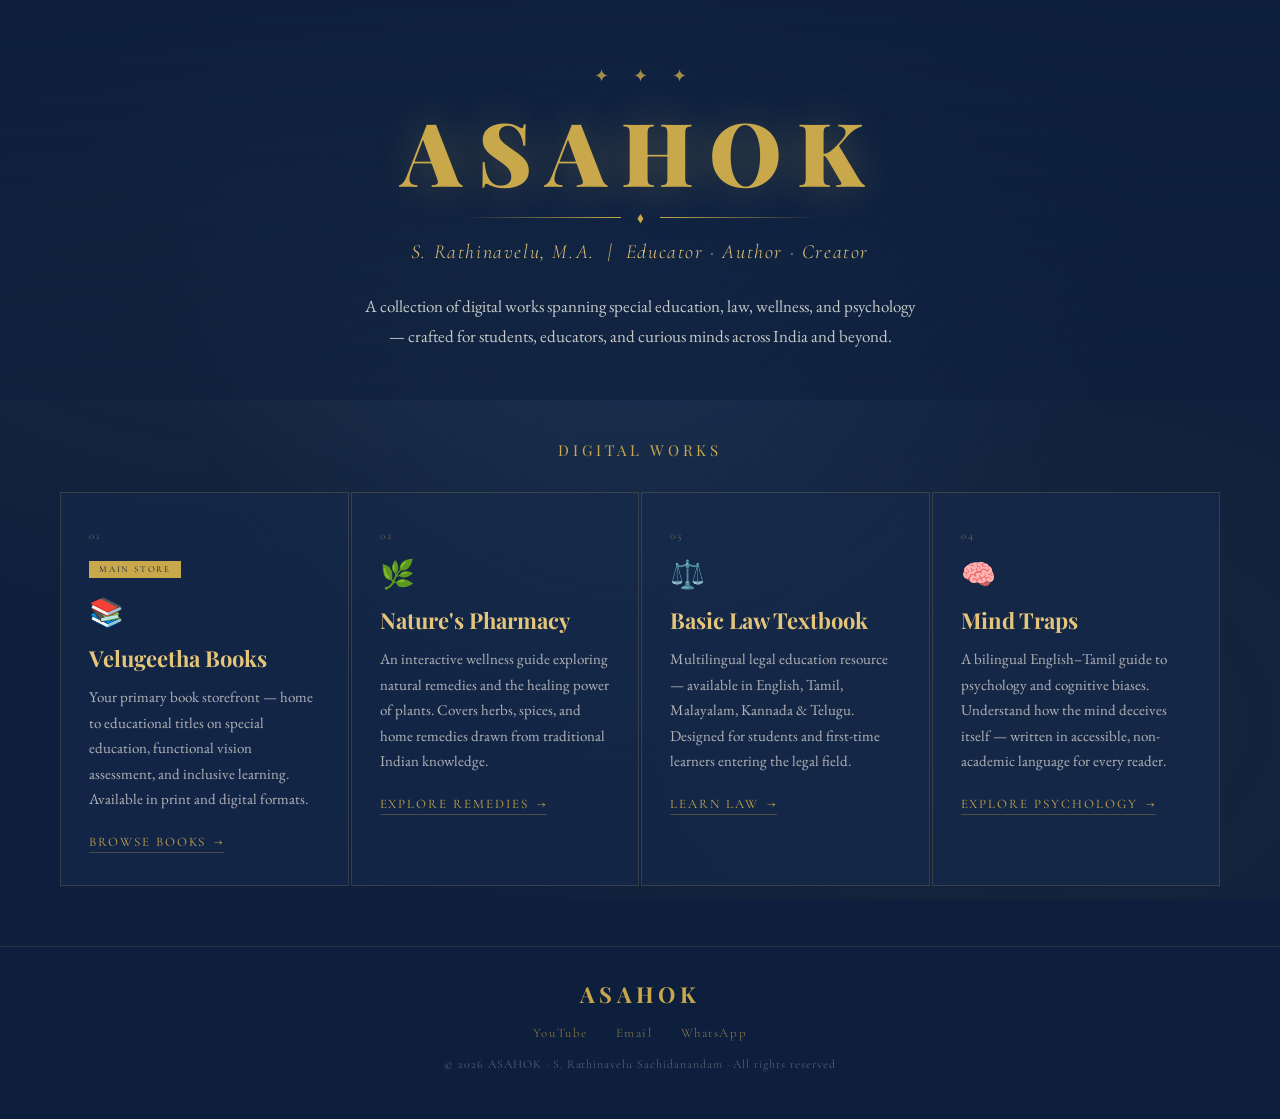
==== index.html.html @ cdf855c3 "Add files via upload" ====
<!DOCTYPE html>
<html lang="en">
<head>
<meta charset="UTF-8">
<meta name="viewport" content="width=device-width, initial-scale=1.0">
<title>ASAHOK | Digital Works</title>
<link href="https://fonts.googleapis.com/css2?family=Playfair+Display:ital,wght@0,400;0,700;0,900;1,400&family=Cormorant+Garamond:wght@300;400;500;600&family=EB+Garamond:ital,wght@0,400;0,500;1,400&display=swap" rel="stylesheet">
<style>
  :root {
    --navy: #0d1f3c;
    --navy-mid: #162a4e;
    --navy-light: #1e3a63;
    --gold: #c9a84c;
    --gold-light: #e4c57a;
    --gold-pale: #f5e4b0;
    --cream: #fdf8ee;
    --white: #ffffff;
  }

  *, *::before, *::after { box-sizing: border-box; margin: 0; padding: 0; }

  body {
    background: var(--navy);
    color: var(--cream);
    font-family: 'EB Garamond', Georgia, serif;
    min-height: 100vh;
    overflow-x: hidden;
  }

  /* ── STAR BACKGROUND ── */
  body::before {
    content: '';
    position: fixed;
    inset: 0;
    background:
      radial-gradient(ellipse at 20% 20%, rgba(201,168,76,0.07) 0%, transparent 50%),
      radial-gradient(ellipse at 80% 80%, rgba(201,168,76,0.05) 0%, transparent 50%),
      radial-gradient(ellipse at 50% 0%, rgba(30,58,99,0.8) 0%, transparent 60%);
    pointer-events: none;
    z-index: 0;
  }

  /* ── HEADER ── */
  header {
    position: relative;
    z-index: 1;
    text-align: center;
    padding: 64px 24px 48px;
    background: linear-gradient(180deg, rgba(13,31,60,0.95) 0%, rgba(13,31,60,0.6) 100%);
  }

  .stars-row {
    display: flex;
    justify-content: center;
    gap: 24px;
    margin-bottom: 20px;
  }

  .stars-row span {
    color: var(--gold);
    font-size: 18px;
    opacity: 0.8;
    animation: twinkle 3s ease-in-out infinite;
  }
  .stars-row span:nth-child(2) { animation-delay: 1s; }
  .stars-row span:nth-child(3) { animation-delay: 2s; }

  @keyframes twinkle {
    0%, 100% { opacity: 0.6; transform: scale(1); }
    50% { opacity: 1; transform: scale(1.3); }
  }

  .brand-name {
    font-family: 'Playfair Display', serif;
    font-size: clamp(48px, 10vw, 88px);
    font-weight: 900;
    color: var(--gold);
    letter-spacing: 0.18em;
    text-shadow: 0 0 40px rgba(201,168,76,0.3);
    line-height: 1;
  }

  .brand-divider {
    display: flex;
    align-items: center;
    justify-content: center;
    gap: 16px;
    margin: 16px 0;
  }
  .brand-divider::before,
  .brand-divider::after {
    content: '';
    flex: 1;
    max-width: 160px;
    height: 1px;
    background: linear-gradient(to right, transparent, var(--gold));
  }
  .brand-divider::after {
    background: linear-gradient(to left, transparent, var(--gold));
  }
  .brand-divider-diamond {
    color: var(--gold);
    font-size: 10px;
  }

  .brand-subtitle {
    font-family: 'Cormorant Garamond', serif;
    font-size: clamp(15px, 3vw, 20px);
    font-weight: 300;
    color: var(--gold-light);
    letter-spacing: 0.08em;
    font-style: italic;
  }

  .brand-desc {
    max-width: 560px;
    margin: 28px auto 0;
    font-size: clamp(14px, 2.2vw, 17px);
    line-height: 1.75;
    color: rgba(253,248,238,0.78);
    font-weight: 400;
  }

  /* ── SECTION TITLE ── */
  .section-label {
    position: relative;
    z-index: 1;
    text-align: center;
    padding: 40px 24px 8px;
  }
  .section-label h2 {
    font-family: 'Playfair Display', serif;
    font-size: clamp(13px, 2vw, 15px);
    color: var(--gold);
    letter-spacing: 0.25em;
    text-transform: uppercase;
    font-weight: 400;
  }

  /* ── CARDS GRID ── */
  .cards-grid {
    position: relative;
    z-index: 1;
    display: grid;
    grid-template-columns: repeat(auto-fit, minmax(260px, 1fr));
    gap: 2px;
    max-width: 1200px;
    margin: 0 auto;
    padding: 24px 20px 60px;
  }

  .card {
    background: rgba(22, 42, 78, 0.6);
    border: 1px solid rgba(201,168,76,0.2);
    padding: 36px 28px 32px;
    position: relative;
    transition: all 0.35s ease;
    cursor: pointer;
    overflow: hidden;
  }

  .card::before {
    content: '';
    position: absolute;
    inset: 0;
    background: linear-gradient(135deg, rgba(201,168,76,0.05) 0%, transparent 60%);
    opacity: 0;
    transition: opacity 0.35s ease;
  }

  .card:hover {
    background: rgba(22, 42, 78, 0.9);
    border-color: rgba(201,168,76,0.5);
    transform: translateY(-4px);
  }

  .card:hover::before { opacity: 1; }

  .card-number {
    font-family: 'Cormorant Garamond', serif;
    font-size: 11px;
    color: rgba(201,168,76,0.5);
    letter-spacing: 0.2em;
    margin-bottom: 14px;
    display: block;
  }

  .card-badge {
    display: inline-block;
    font-size: 9px;
    font-family: 'Cormorant Garamond', serif;
    letter-spacing: 0.2em;
    text-transform: uppercase;
    color: var(--navy);
    background: var(--gold);
    padding: 3px 10px;
    margin-bottom: 16px;
  }

  .card-icon {
    font-size: 28px;
    margin-bottom: 14px;
    display: block;
  }

  .card h3 {
    font-family: 'Playfair Display', serif;
    font-size: clamp(18px, 2.5vw, 22px);
    font-weight: 700;
    color: var(--gold-light);
    margin-bottom: 12px;
    line-height: 1.3;
  }

  .card p {
    font-size: clamp(13px, 1.8vw, 15px);
    line-height: 1.7;
    color: rgba(253,248,238,0.68);
  }

  .card-cta {
    display: inline-flex;
    align-items: center;
    gap: 8px;
    margin-top: 22px;
    font-family: 'Cormorant Garamond', serif;
    font-size: 13px;
    letter-spacing: 0.15em;
    text-transform: uppercase;
    color: var(--gold);
    text-decoration: none;
    border-bottom: 1px solid rgba(201,168,76,0.3);
    padding-bottom: 2px;
    transition: border-color 0.2s, color 0.2s;
  }

  .card-cta:hover {
    color: var(--gold-light);
    border-color: var(--gold-light);
  }

  .card-cta::after { content: '→'; }

  /* ── FOOTER ── */
  footer {
    position: relative;
    z-index: 1;
    text-align: center;
    padding: 32px 24px 48px;
    border-top: 1px solid rgba(201,168,76,0.15);
  }

  .footer-logo {
    font-family: 'Playfair Display', serif;
    font-size: 22px;
    color: var(--gold);
    letter-spacing: 0.2em;
    font-weight: 700;
    margin-bottom: 10px;
  }

  .footer-links {
    display: flex;
    justify-content: center;
    gap: 28px;
    flex-wrap: wrap;
    margin: 16px 0;
  }

  .footer-links a {
    font-family: 'Cormorant Garamond', serif;
    font-size: 13px;
    letter-spacing: 0.12em;
    color: rgba(201,168,76,0.6);
    text-decoration: none;
    transition: color 0.2s;
  }
  .footer-links a:hover { color: var(--gold); }

  .footer-copy {
    font-size: 12px;
    color: rgba(253,248,238,0.3);
    margin-top: 12px;
    font-family: 'Cormorant Garamond', serif;
    letter-spacing: 0.08em;
  }

  /* ── SCROLL FADE IN ── */
  .card {
    opacity: 0;
    transform: translateY(24px);
    animation: fadeUp 0.6s ease forwards;
  }
  .card:nth-child(1) { animation-delay: 0.1s; }
  .card:nth-child(2) { animation-delay: 0.25s; }
  .card:nth-child(3) { animation-delay: 0.4s; }
  .card:nth-child(4) { animation-delay: 0.55s; }

  @keyframes fadeUp {
    to { opacity: 1; transform: translateY(0); }
  }
</style>
</head>
<body>

<header>
  <div class="stars-row">
    <span>✦</span><span>✦</span><span>✦</span>
  </div>

  <div class="brand-name">ASAHOK</div>

  <div class="brand-divider">
    <span class="brand-divider-diamond">◆</span>
  </div>

  <div class="brand-subtitle">
    S. Rathinavelu, M.A. &nbsp;|&nbsp; Educator · Author · Creator
  </div>

  <p class="brand-desc">
    A collection of digital works spanning special education, law, wellness,
    and psychology — crafted for students, educators, and curious minds
    across India and beyond.
  </p>
</header>

<div class="section-label">
  <h2>Digital Works</h2>
</div>

<div class="cards-grid">

  <!-- 01 Velugeetha Books -->
  <div class="card">
    <span class="card-number">01</span>
    <div class="card-badge">Main Store</div>
    <span class="card-icon">📚</span>
    <h3>Velugeetha Books</h3>
    <p>Your primary book storefront — home to educational titles on special education, functional vision assessment, and inclusive learning. Available in print and digital formats.</p>
    <a href="#" class="card-cta">Browse Books</a>
  </div>

  <!-- 02 Nature's Pharmacy -->
  <div class="card">
    <span class="card-number">02</span>
    <span class="card-icon">🌿</span>
    <h3>Nature's Pharmacy</h3>
    <p>An interactive wellness guide exploring natural remedies and the healing power of plants. Covers herbs, spices, and home remedies drawn from traditional Indian knowledge.</p>
    <a href="#" class="card-cta">Explore Remedies</a>
  </div>

  <!-- 03 Basic Law Textbook -->
  <div class="card">
    <span class="card-number">03</span>
    <span class="card-icon">⚖️</span>
    <h3>Basic Law Textbook</h3>
    <p>Multilingual legal education resource — available in English, Tamil, Malayalam, Kannada & Telugu. Designed for students and first-time learners entering the legal field.</p>
    <a href="#" class="card-cta">Learn Law</a>
  </div>

  <!-- 04 Mind Traps -->
  <div class="card">
    <span class="card-number">04</span>
    <span class="card-icon">🧠</span>
    <h3>Mind Traps</h3>
    <p>A bilingual English–Tamil guide to psychology and cognitive biases. Understand how the mind deceives itself — written in accessible, non-academic language for every reader.</p>
    <a href="#" class="card-cta">Explore Psychology</a>
  </div>

</div>

<footer>
  <div class="footer-logo">ASAHOK</div>
  <div class="footer-links">
    <a href="https://www.youtube.com/@velugeethaofficial" target="_blank">YouTube</a>
    <a href="mailto:srvelu61@gmail.com">Email</a>
    <a href="https://wa.me/919444318208">WhatsApp</a>
  </div>
  <p class="footer-copy">© 2026 ASAHOK · S. Rathinavelu Sachidanandam · All rights reserved</p>
</footer>

</body>
</html>
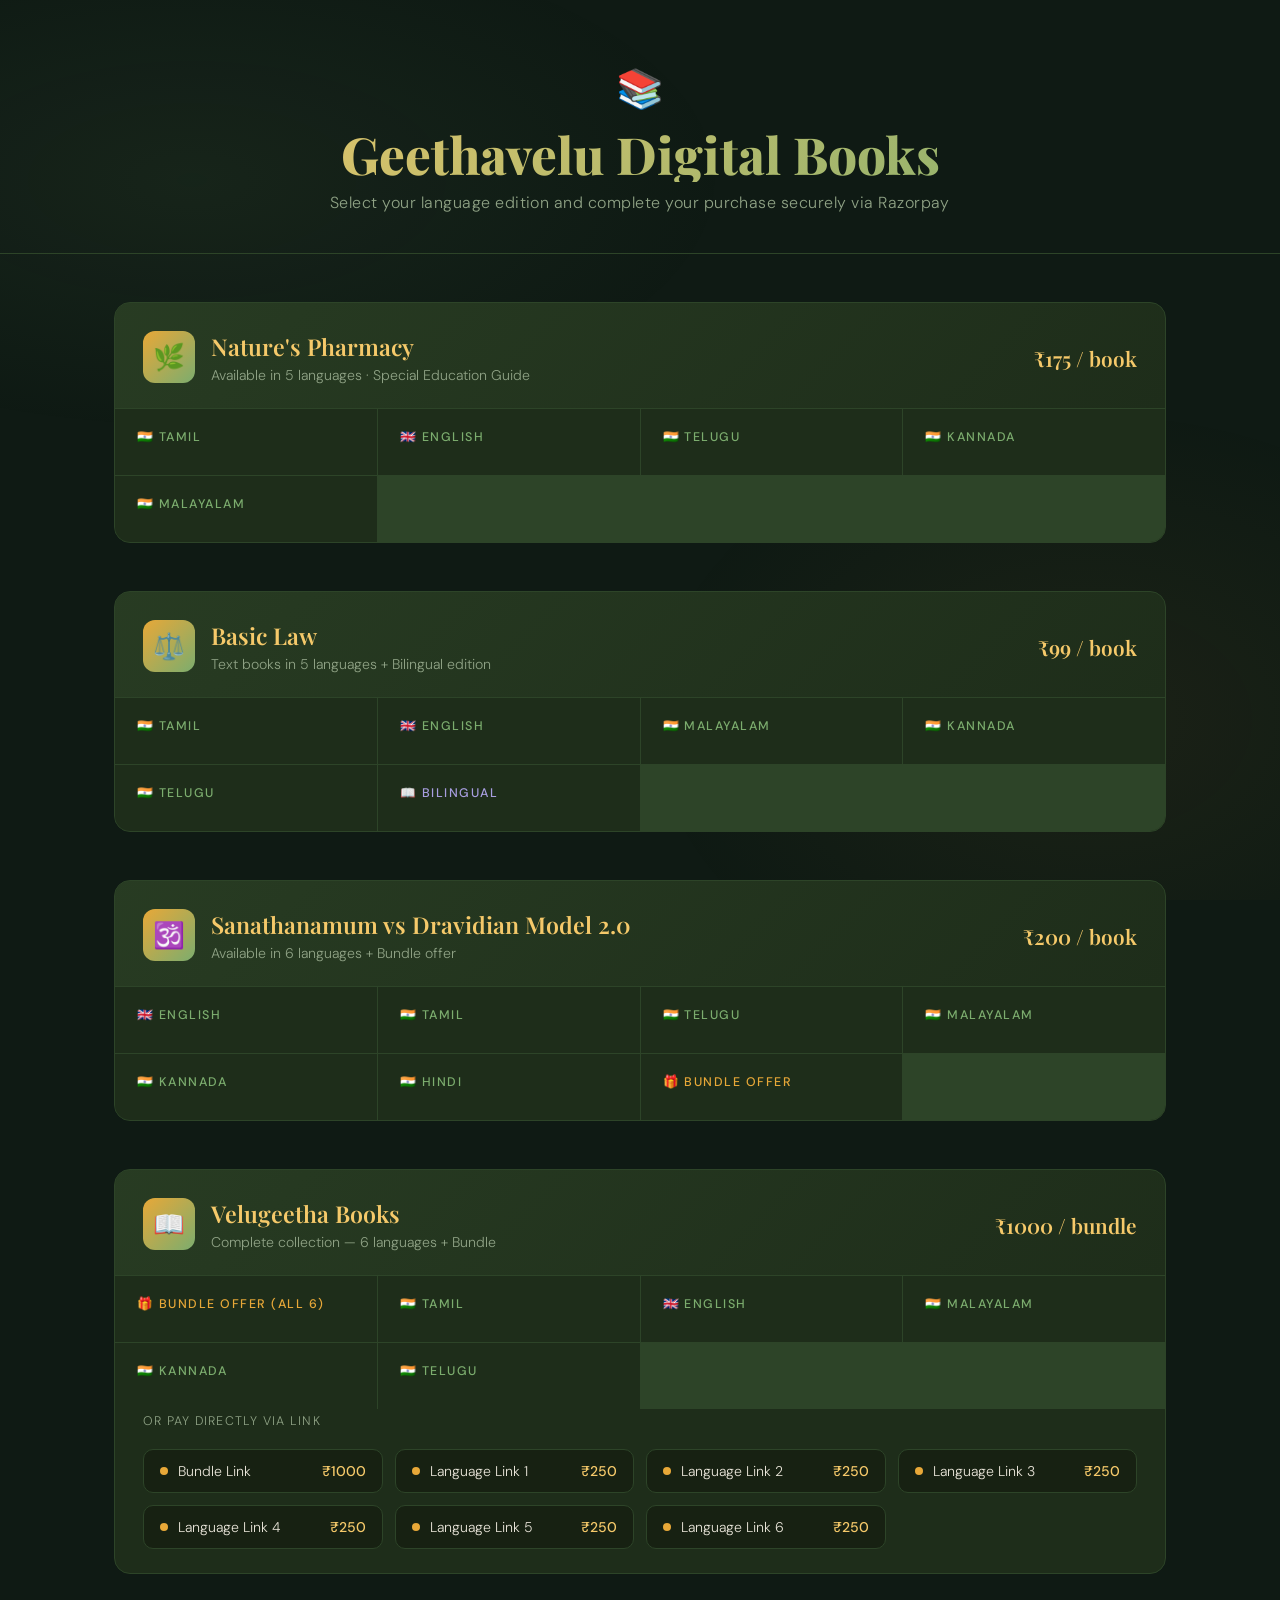
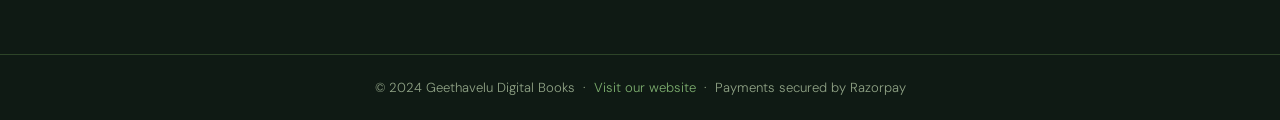
==== commit 31e4ba20: "Add files via upload" ====
--- a/index.html.html
+++ b/index.html.html
@@ -1,386 +1,442 @@
-<!DOCTYPE html>
-<html lang="en">
-<head>
-<meta charset="UTF-8">
-<meta name="viewport" content="width=device-width, initial-scale=1.0">
-<title>ASAHOK | Digital Works</title>
-<link href="https://fonts.googleapis.com/css2?family=Playfair+Display:ital,wght@0,400;0,700;0,900;1,400&family=Cormorant+Garamond:wght@300;400;500;600&family=EB+Garamond:ital,wght@0,400;0,500;1,400&display=swap" rel="stylesheet">
-<style>
-  :root {
-    --navy: #0d1f3c;
-    --navy-mid: #162a4e;
-    --navy-light: #1e3a63;
-    --gold: #c9a84c;
-    --gold-light: #e4c57a;
-    --gold-pale: #f5e4b0;
-    --cream: #fdf8ee;
-    --white: #ffffff;
-  }
-
-  *, *::before, *::after { box-sizing: border-box; margin: 0; padding: 0; }
-
-  body {
-    background: var(--navy);
-    color: var(--cream);
-    font-family: 'EB Garamond', Georgia, serif;
-    min-height: 100vh;
-    overflow-x: hidden;
-  }
-
-  /* ── STAR BACKGROUND ── */
-  body::before {
-    content: '';
-    position: fixed;
-    inset: 0;
-    background:
-      radial-gradient(ellipse at 20% 20%, rgba(201,168,76,0.07) 0%, transparent 50%),
-      radial-gradient(ellipse at 80% 80%, rgba(201,168,76,0.05) 0%, transparent 50%),
-      radial-gradient(ellipse at 50% 0%, rgba(30,58,99,0.8) 0%, transparent 60%);
-    pointer-events: none;
-    z-index: 0;
-  }
-
-  /* ── HEADER ── */
-  header {
-    position: relative;
-    z-index: 1;
-    text-align: center;
-    padding: 64px 24px 48px;
-    background: linear-gradient(180deg, rgba(13,31,60,0.95) 0%, rgba(13,31,60,0.6) 100%);
-  }
-
-  .stars-row {
-    display: flex;
-    justify-content: center;
-    gap: 24px;
-    margin-bottom: 20px;
-  }
-
-  .stars-row span {
-    color: var(--gold);
-    font-size: 18px;
-    opacity: 0.8;
-    animation: twinkle 3s ease-in-out infinite;
-  }
-  .stars-row span:nth-child(2) { animation-delay: 1s; }
-  .stars-row span:nth-child(3) { animation-delay: 2s; }
-
-  @keyframes twinkle {
-    0%, 100% { opacity: 0.6; transform: scale(1); }
-    50% { opacity: 1; transform: scale(1.3); }
-  }
-
-  .brand-name {
-    font-family: 'Playfair Display', serif;
-    font-size: clamp(48px, 10vw, 88px);
-    font-weight: 900;
-    color: var(--gold);
-    letter-spacing: 0.18em;
-    text-shadow: 0 0 40px rgba(201,168,76,0.3);
-    line-height: 1;
-  }
-
-  .brand-divider {
-    display: flex;
-    align-items: center;
-    justify-content: center;
-    gap: 16px;
-    margin: 16px 0;
-  }
-  .brand-divider::before,
-  .brand-divider::after {
-    content: '';
-    flex: 1;
-    max-width: 160px;
-    height: 1px;
-    background: linear-gradient(to right, transparent, var(--gold));
-  }
-  .brand-divider::after {
-    background: linear-gradient(to left, transparent, var(--gold));
-  }
-  .brand-divider-diamond {
-    color: var(--gold);
-    font-size: 10px;
-  }
-
-  .brand-subtitle {
-    font-family: 'Cormorant Garamond', serif;
-    font-size: clamp(15px, 3vw, 20px);
-    font-weight: 300;
-    color: var(--gold-light);
-    letter-spacing: 0.08em;
-    font-style: italic;
-  }
-
-  .brand-desc {
-    max-width: 560px;
-    margin: 28px auto 0;
-    font-size: clamp(14px, 2.2vw, 17px);
-    line-height: 1.75;
-    color: rgba(253,248,238,0.78);
-    font-weight: 400;
-  }
-
-  /* ── SECTION TITLE ── */
-  .section-label {
-    position: relative;
-    z-index: 1;
-    text-align: center;
-    padding: 40px 24px 8px;
-  }
-  .section-label h2 {
-    font-family: 'Playfair Display', serif;
-    font-size: clamp(13px, 2vw, 15px);
-    color: var(--gold);
-    letter-spacing: 0.25em;
-    text-transform: uppercase;
-    font-weight: 400;
-  }
-
-  /* ── CARDS GRID ── */
-  .cards-grid {
-    position: relative;
-    z-index: 1;
-    display: grid;
-    grid-template-columns: repeat(auto-fit, minmax(260px, 1fr));
-    gap: 2px;
-    max-width: 1200px;
-    margin: 0 auto;
-    padding: 24px 20px 60px;
-  }
-
-  .card {
-    background: rgba(22, 42, 78, 0.6);
-    border: 1px solid rgba(201,168,76,0.2);
-    padding: 36px 28px 32px;
-    position: relative;
-    transition: all 0.35s ease;
-    cursor: pointer;
-    overflow: hidden;
-  }
-
-  .card::before {
-    content: '';
-    position: absolute;
-    inset: 0;
-    background: linear-gradient(135deg, rgba(201,168,76,0.05) 0%, transparent 60%);
-    opacity: 0;
-    transition: opacity 0.35s ease;
-  }
-
-  .card:hover {
-    background: rgba(22, 42, 78, 0.9);
-    border-color: rgba(201,168,76,0.5);
-    transform: translateY(-4px);
-  }
-
-  .card:hover::before { opacity: 1; }
-
-  .card-number {
-    font-family: 'Cormorant Garamond', serif;
-    font-size: 11px;
-    color: rgba(201,168,76,0.5);
-    letter-spacing: 0.2em;
-    margin-bottom: 14px;
-    display: block;
-  }
-
-  .card-badge {
-    display: inline-block;
-    font-size: 9px;
-    font-family: 'Cormorant Garamond', serif;
-    letter-spacing: 0.2em;
-    text-transform: uppercase;
-    color: var(--navy);
-    background: var(--gold);
-    padding: 3px 10px;
-    margin-bottom: 16px;
-  }
-
-  .card-icon {
-    font-size: 28px;
-    margin-bottom: 14px;
-    display: block;
-  }
-
-  .card h3 {
-    font-family: 'Playfair Display', serif;
-    font-size: clamp(18px, 2.5vw, 22px);
-    font-weight: 700;
-    color: var(--gold-light);
-    margin-bottom: 12px;
-    line-height: 1.3;
-  }
-
-  .card p {
-    font-size: clamp(13px, 1.8vw, 15px);
-    line-height: 1.7;
-    color: rgba(253,248,238,0.68);
-  }
-
-  .card-cta {
-    display: inline-flex;
-    align-items: center;
-    gap: 8px;
-    margin-top: 22px;
-    font-family: 'Cormorant Garamond', serif;
-    font-size: 13px;
-    letter-spacing: 0.15em;
-    text-transform: uppercase;
-    color: var(--gold);
-    text-decoration: none;
-    border-bottom: 1px solid rgba(201,168,76,0.3);
-    padding-bottom: 2px;
-    transition: border-color 0.2s, color 0.2s;
-  }
-
-  .card-cta:hover {
-    color: var(--gold-light);
-    border-color: var(--gold-light);
-  }
-
-  .card-cta::after { content: '→'; }
-
-  /* ── FOOTER ── */
-  footer {
-    position: relative;
-    z-index: 1;
-    text-align: center;
-    padding: 32px 24px 48px;
-    border-top: 1px solid rgba(201,168,76,0.15);
-  }
-
-  .footer-logo {
-    font-family: 'Playfair Display', serif;
-    font-size: 22px;
-    color: var(--gold);
-    letter-spacing: 0.2em;
-    font-weight: 700;
-    margin-bottom: 10px;
-  }
-
-  .footer-links {
-    display: flex;
-    justify-content: center;
-    gap: 28px;
-    flex-wrap: wrap;
-    margin: 16px 0;
-  }
-
-  .footer-links a {
-    font-family: 'Cormorant Garamond', serif;
-    font-size: 13px;
-    letter-spacing: 0.12em;
-    color: rgba(201,168,76,0.6);
-    text-decoration: none;
-    transition: color 0.2s;
-  }
-  .footer-links a:hover { color: var(--gold); }
-
-  .footer-copy {
-    font-size: 12px;
-    color: rgba(253,248,238,0.3);
-    margin-top: 12px;
-    font-family: 'Cormorant Garamond', serif;
-    letter-spacing: 0.08em;
-  }
-
-  /* ── SCROLL FADE IN ── */
-  .card {
-    opacity: 0;
-    transform: translateY(24px);
-    animation: fadeUp 0.6s ease forwards;
-  }
-  .card:nth-child(1) { animation-delay: 0.1s; }
-  .card:nth-child(2) { animation-delay: 0.25s; }
-  .card:nth-child(3) { animation-delay: 0.4s; }
-  .card:nth-child(4) { animation-delay: 0.55s; }
-
-  @keyframes fadeUp {
-    to { opacity: 1; transform: translateY(0); }
-  }
-</style>
-</head>
-<body>
-
-<header>
-  <div class="stars-row">
-    <span>✦</span><span>✦</span><span>✦</span>
-  </div>
-
-  <div class="brand-name">ASAHOK</div>
-
-  <div class="brand-divider">
-    <span class="brand-divider-diamond">◆</span>
-  </div>
-
-  <div class="brand-subtitle">
-    S. Rathinavelu, M.A. &nbsp;|&nbsp; Educator · Author · Creator
-  </div>
-
-  <p class="brand-desc">
-    A collection of digital works spanning special education, law, wellness,
-    and psychology — crafted for students, educators, and curious minds
-    across India and beyond.
-  </p>
-</header>
-
-<div class="section-label">
-  <h2>Digital Works</h2>
-</div>
-
-<div class="cards-grid">
-
-  <!-- 01 Velugeetha Books -->
-  <div class="card">
-    <span class="card-number">01</span>
-    <div class="card-badge">Main Store</div>
-    <span class="card-icon">📚</span>
-    <h3>Velugeetha Books</h3>
-    <p>Your primary book storefront — home to educational titles on special education, functional vision assessment, and inclusive learning. Available in print and digital formats.</p>
-    <a href="#" class="card-cta">Browse Books</a>
-  </div>
-
-  <!-- 02 Nature's Pharmacy -->
-  <div class="card">
-    <span class="card-number">02</span>
-    <span class="card-icon">🌿</span>
-    <h3>Nature's Pharmacy</h3>
-    <p>An interactive wellness guide exploring natural remedies and the healing power of plants. Covers herbs, spices, and home remedies drawn from traditional Indian knowledge.</p>
-    <a href="#" class="card-cta">Explore Remedies</a>
-  </div>
-
-  <!-- 03 Basic Law Textbook -->
-  <div class="card">
-    <span class="card-number">03</span>
-    <span class="card-icon">⚖️</span>
-    <h3>Basic Law Textbook</h3>
-    <p>Multilingual legal education resource — available in English, Tamil, Malayalam, Kannada & Telugu. Designed for students and first-time learners entering the legal field.</p>
-    <a href="#" class="card-cta">Learn Law</a>
-  </div>
-
-  <!-- 04 Mind Traps -->
-  <div class="card">
-    <span class="card-number">04</span>
-    <span class="card-icon">🧠</span>
-    <h3>Mind Traps</h3>
-    <p>A bilingual English–Tamil guide to psychology and cognitive biases. Understand how the mind deceives itself — written in accessible, non-academic language for every reader.</p>
-    <a href="#" class="card-cta">Explore Psychology</a>
-  </div>
-
-</div>
-
-<footer>
-  <div class="footer-logo">ASAHOK</div>
-  <div class="footer-links">
-    <a href="https://www.youtube.com/@velugeethaofficial" target="_blank">YouTube</a>
-    <a href="mailto:srvelu61@gmail.com">Email</a>
-    <a href="https://wa.me/919444318208">WhatsApp</a>
-  </div>
-  <p class="footer-copy">© 2026 ASAHOK · S. Rathinavelu Sachidanandam · All rights reserved</p>
-</footer>
-
-</body>
-</html>
-
- 
+<!DOCTYPE html>
+<html lang="en">
+<head>
+  <meta charset="UTF-8" />
+  <meta name="viewport" content="width=device-width, initial-scale=1.0"/>
+  <title>Geethavelu Digital Books — Buy Now</title>
+  <link href="https://fonts.googleapis.com/css2?family=Playfair+Display:ital,wght@0,600;0,800;1,600&family=DM+Sans:wght@300;400;500&display=swap" rel="stylesheet"/>
+  <style>
+    *, *::before, *::after { box-sizing: border-box; margin: 0; padding: 0; }
+
+    :root {
+      --bg:        #0f1a14;
+      --surface:   #172112;
+      --card:      #1e2d1a;
+      --border:    #2d4428;
+      --amber:     #e8a838;
+      --amber-lt:  #f5c96a;
+      --sage:      #7cad6e;
+      --text:      #e8e4d8;
+      --muted:     #8fa285;
+      --price:     #f5c96a;
+    }
+
+    body {
+      background: var(--bg);
+      color: var(--text);
+      font-family: 'DM Sans', sans-serif;
+      font-weight: 300;
+      min-height: 100vh;
+      overflow-x: hidden;
+    }
+
+    /* ── Decorative background ── */
+    body::before {
+      content: '';
+      position: fixed; inset: 0;
+      background:
+        radial-gradient(ellipse 60% 40% at 15% 20%, rgba(124,173,110,.07) 0%, transparent 70%),
+        radial-gradient(ellipse 50% 50% at 85% 80%, rgba(232,168,56,.06) 0%, transparent 70%);
+      pointer-events: none; z-index: 0;
+    }
+
+    /* ── Hero ── */
+    header {
+      position: relative; z-index: 1;
+      text-align: center;
+      padding: 64px 24px 40px;
+      border-bottom: 1px solid var(--border);
+    }
+    header .leaf { font-size: 2.4rem; margin-bottom: 12px; }
+    header h1 {
+      font-family: 'Playfair Display', serif;
+      font-size: clamp(2rem, 5vw, 3.2rem);
+      font-weight: 800;
+      line-height: 1.1;
+      background: linear-gradient(135deg, var(--amber-lt), var(--sage));
+      -webkit-background-clip: text;
+      -webkit-text-fill-color: transparent;
+      background-clip: text;
+      margin-bottom: 10px;
+    }
+    header p {
+      color: var(--muted);
+      font-size: 1rem;
+      letter-spacing: .03em;
+    }
+
+    /* ── Main layout ── */
+    main {
+      position: relative; z-index: 1;
+      max-width: 1100px;
+      margin: 0 auto;
+      padding: 48px 24px 80px;
+      display: flex;
+      flex-direction: column;
+      gap: 48px;
+    }
+
+    /* ── Book section ── */
+    .book-section {
+      background: var(--card);
+      border: 1px solid var(--border);
+      border-radius: 16px;
+      overflow: hidden;
+      animation: fadeUp .55s ease both;
+    }
+    .book-section:nth-child(1) { animation-delay: .05s }
+    .book-section:nth-child(2) { animation-delay: .15s }
+    .book-section:nth-child(3) { animation-delay: .25s }
+    .book-section:nth-child(4) { animation-delay: .35s }
+
+    @keyframes fadeUp {
+      from { opacity: 0; transform: translateY(24px); }
+      to   { opacity: 1; transform: translateY(0); }
+    }
+
+    .book-header {
+      display: flex;
+      align-items: flex-start;
+      gap: 16px;
+      padding: 28px 28px 24px;
+      border-bottom: 1px solid var(--border);
+      background: linear-gradient(135deg, rgba(46,69,40,.6), transparent);
+    }
+    .book-icon {
+      width: 52px; height: 52px;
+      background: linear-gradient(135deg, var(--amber), var(--sage));
+      border-radius: 12px;
+      display: flex; align-items: center; justify-content: center;
+      font-size: 1.6rem;
+      flex-shrink: 0;
+    }
+    .book-meta { flex: 1; }
+    .book-meta h2 {
+      font-family: 'Playfair Display', serif;
+      font-size: 1.45rem;
+      font-weight: 600;
+      color: var(--amber-lt);
+      margin-bottom: 4px;
+    }
+    .book-meta p { color: var(--muted); font-size: .88rem; }
+    .book-price {
+      font-family: 'Playfair Display', serif;
+      font-size: 1.3rem;
+      font-weight: 600;
+      color: var(--price);
+      white-space: nowrap;
+      align-self: center;
+    }
+
+    /* ── Button grid ── */
+    .btn-grid {
+      display: grid;
+      grid-template-columns: repeat(auto-fill, minmax(220px, 1fr));
+      gap: 1px;
+      background: var(--border);
+    }
+    .btn-cell {
+      background: var(--card);
+      padding: 20px 22px;
+      display: flex;
+      flex-direction: column;
+      gap: 10px;
+      transition: background .2s;
+    }
+    .btn-cell:hover { background: var(--surface); }
+    .lang-label {
+      font-size: .78rem;
+      font-weight: 500;
+      letter-spacing: .12em;
+      text-transform: uppercase;
+      color: var(--sage);
+    }
+    .btn-cell.bundle .lang-label { color: var(--amber); }
+    .btn-cell.bilingual .lang-label { color: #a89ee0; }
+
+    /* ── Razorpay button wrapper ── */
+    .rzp-wrap { line-height: 0; }
+    .rzp-wrap form { display: block; }
+
+    /* ── Links section ── */
+    .links-grid {
+      display: grid;
+      grid-template-columns: repeat(auto-fill, minmax(200px, 1fr));
+      gap: 12px;
+      padding: 24px 28px;
+    }
+    .pay-link {
+      display: flex;
+      align-items: center;
+      gap: 10px;
+      background: var(--surface);
+      border: 1px solid var(--border);
+      border-radius: 10px;
+      padding: 12px 16px;
+      text-decoration: none;
+      color: var(--text);
+      font-size: .88rem;
+      transition: border-color .2s, background .2s;
+    }
+    .pay-link:hover { border-color: var(--amber); background: rgba(232,168,56,.08); }
+    .pay-link .dot {
+      width: 8px; height: 8px;
+      border-radius: 50%;
+      background: var(--amber);
+      flex-shrink: 0;
+    }
+    .pay-link .lamt { margin-left: auto; color: var(--price); font-weight: 500; }
+
+    /* ── Footer ── */
+    footer {
+      position: relative; z-index: 1;
+      text-align: center;
+      padding: 24px;
+      border-top: 1px solid var(--border);
+      color: var(--muted);
+      font-size: .82rem;
+    }
+    footer a { color: var(--sage); text-decoration: none; }
+    footer a:hover { color: var(--amber-lt); }
+  </style>
+</head>
+<body>
+
+<header>
+  <div class="leaf">📚</div>
+  <h1>Geethavelu Digital Books</h1>
+  <p>Select your language edition and complete your purchase securely via Razorpay</p>
+</header>
+
+<main>
+
+  <!-- ═══════════════════════════════════════
+       1. NATURE'S PHARMACY
+  ═══════════════════════════════════════ -->
+  <div class="book-section">
+    <div class="book-header">
+      <div class="book-icon">🌿</div>
+      <div class="book-meta">
+        <h2>Nature's Pharmacy</h2>
+        <p>Available in 5 languages · Special Education Guide</p>
+      </div>
+      <div class="book-price">₹175 / book</div>
+    </div>
+    <div class="btn-grid">
+      <div class="btn-cell">
+        <span class="lang-label">🇮🇳 Tamil</span>
+        <div class="rzp-wrap">
+          <form><script src="https://checkout.razorpay.com/v1/payment-button.js" data-payment_button_id="pl_SkKgGD4NcEmADu" async></script></form>
+        </div>
+      </div>
+      <div class="btn-cell">
+        <span class="lang-label">🇬🇧 English</span>
+        <div class="rzp-wrap">
+          <form><script src="https://checkout.razorpay.com/v1/payment-button.js" data-payment_button_id="pl_SkKjzTBXkP6XCh" async></script></form>
+        </div>
+      </div>
+      <div class="btn-cell">
+        <span class="lang-label">🇮🇳 Telugu</span>
+        <div class="rzp-wrap">
+          <form><script src="https://checkout.razorpay.com/v1/payment-button.js" data-payment_button_id="pl_SkKm5j6OjqjnsH" async></script></form>
+        </div>
+      </div>
+      <div class="btn-cell">
+        <span class="lang-label">🇮🇳 Kannada</span>
+        <div class="rzp-wrap">
+          <form><script src="https://checkout.razorpay.com/v1/payment-button.js" data-payment_button_id="pl_SkKpNlYQJ7j0s3" async></script></form>
+        </div>
+      </div>
+      <div class="btn-cell">
+        <span class="lang-label">🇮🇳 Malayalam</span>
+        <div class="rzp-wrap">
+          <form><script src="https://checkout.razorpay.com/v1/payment-button.js" data-payment_button_id="pl_SkKrfrZQROH0rG" async></script></form>
+        </div>
+      </div>
+    </div>
+  </div>
+
+  <!-- ═══════════════════════════════════════
+       2. BASIC LAW
+  ═══════════════════════════════════════ -->
+  <div class="book-section">
+    <div class="book-header">
+      <div class="book-icon">⚖️</div>
+      <div class="book-meta">
+        <h2>Basic Law</h2>
+        <p>Text books in 5 languages + Bilingual edition</p>
+      </div>
+      <div class="book-price">₹99 / book</div>
+    </div>
+    <div class="btn-grid">
+      <div class="btn-cell">
+        <span class="lang-label">🇮🇳 Tamil</span>
+        <div class="rzp-wrap">
+          <form><script src="https://checkout.razorpay.com/v1/payment-button.js" data-payment_button_id="pl_SkKzcIBp1GbTFj" async></script></form>
+        </div>
+      </div>
+      <div class="btn-cell">
+        <span class="lang-label">🇬🇧 English</span>
+        <div class="rzp-wrap">
+          <form><script src="https://checkout.razorpay.com/v1/payment-button.js" data-payment_button_id="pl_SkL2GruyCewRyy" async></script></form>
+        </div>
+      </div>
+      <div class="btn-cell">
+        <span class="lang-label">🇮🇳 Malayalam</span>
+        <div class="rzp-wrap">
+          <form><script src="https://checkout.razorpay.com/v1/payment-button.js" data-payment_button_id="pl_SkL51XSG7CDEbZ" async></script></form>
+        </div>
+      </div>
+      <div class="btn-cell">
+        <span class="lang-label">🇮🇳 Kannada</span>
+        <div class="rzp-wrap">
+          <form><script src="https://checkout.razorpay.com/v1/payment-button.js" data-payment_button_id="pl_SkL7MRa5KZHGAq" async></script></form>
+        </div>
+      </div>
+      <div class="btn-cell">
+        <span class="lang-label">🇮🇳 Telugu</span>
+        <div class="rzp-wrap">
+          <form><script src="https://checkout.razorpay.com/v1/payment-button.js" data-payment_button_id="pl_SkLA2Yl8mSOkI4" async></script></form>
+        </div>
+      </div>
+      <div class="btn-cell bilingual">
+        <span class="lang-label">📖 Bilingual</span>
+        <div class="rzp-wrap">
+          <form><script src="https://checkout.razorpay.com/v1/payment-button.js" data-payment_button_id="pl_SkLFAakZociPHA" async></script></form>
+        </div>
+      </div>
+    </div>
+  </div>
+
+  <!-- ═══════════════════════════════════════
+       3. SANATHANAMUM
+  ═══════════════════════════════════════ -->
+  <div class="book-section">
+    <div class="book-header">
+      <div class="book-icon">🕉️</div>
+      <div class="book-meta">
+        <h2>Sanathanamum vs Dravidian Model 2.0</h2>
+        <p>Available in 6 languages + Bundle offer</p>
+      </div>
+      <div class="book-price">₹200 / book</div>
+    </div>
+    <div class="btn-grid">
+      <div class="btn-cell">
+        <span class="lang-label">🇬🇧 English</span>
+        <div class="rzp-wrap">
+          <form><script src="https://checkout.razorpay.com/v1/payment-button.js" data-payment_button_id="pl_Sjk0lOhR8e4yui" async></script></form>
+        </div>
+      </div>
+      <div class="btn-cell">
+        <span class="lang-label">🇮🇳 Tamil</span>
+        <div class="rzp-wrap">
+          <form><script src="https://checkout.razorpay.com/v1/payment-button.js" data-payment_button_id="pl_Sjk55cXroJ87Jk" async></script></form>
+        </div>
+      </div>
+      <div class="btn-cell">
+        <span class="lang-label">🇮🇳 Telugu</span>
+        <div class="rzp-wrap">
+          <form><script src="https://checkout.razorpay.com/v1/payment-button.js" data-payment_button_id="pl_Sjk7tmNRRtAHwQ" async></script></form>
+        </div>
+      </div>
+      <div class="btn-cell">
+        <span class="lang-label">🇮🇳 Malayalam</span>
+        <div class="rzp-wrap">
+          <form><script src="https://checkout.razorpay.com/v1/payment-button.js" data-payment_button_id="pl_SjkBfulImFTtJu" async></script></form>
+        </div>
+      </div>
+      <div class="btn-cell">
+        <span class="lang-label">🇮🇳 Kannada</span>
+        <div class="rzp-wrap">
+          <form><script src="https://checkout.razorpay.com/v1/payment-button.js" data-payment_button_id="pl_SjkEDM3VJLiZuw" async></script></form>
+        </div>
+      </div>
+      <div class="btn-cell">
+        <span class="lang-label">🇮🇳 Hindi</span>
+        <div class="rzp-wrap">
+          <form><script src="https://checkout.razorpay.com/v1/payment-button.js" data-payment_button_id="pl_SjkHhCYRiQ7ecl" async></script></form>
+        </div>
+      </div>
+      <div class="btn-cell bundle">
+        <span class="lang-label">🎁 Bundle Offer</span>
+        <div class="rzp-wrap">
+          <form><script src="https://checkout.razorpay.com/v1/payment-button.js" data-payment_button_id="pl_SjkKfvJVupx201" async></script></form>
+        </div>
+      </div>
+    </div>
+  </div>
+
+  <!-- ═══════════════════════════════════════
+       4. VELUGEETHA BOOKS (Bundle)
+  ═══════════════════════════════════════ -->
+  <div class="book-section">
+    <div class="book-header">
+      <div class="book-icon">📖</div>
+      <div class="book-meta">
+        <h2>Velugeetha Books</h2>
+        <p>Complete collection — 6 languages + Bundle</p>
+      </div>
+      <div class="book-price">₹1000 / bundle</div>
+    </div>
+    <div class="btn-grid">
+      <div class="btn-cell bundle">
+        <span class="lang-label">🎁 Bundle Offer (All 6)</span>
+        <div class="rzp-wrap">
+          <form><script src="https://checkout.razorpay.com/v1/payment-button.js" data-payment_button_id="pl_Sj2aBCrTKUWuBR" async></script></form>
+        </div>
+      </div>
+      <div class="btn-cell">
+        <span class="lang-label">🇮🇳 Tamil</span>
+        <div class="rzp-wrap">
+          <form><script src="https://checkout.razorpay.com/v1/payment-button.js" data-payment_button_id="pl_Sj2EadvO03p45x" async></script></form>
+        </div>
+      </div>
+      <div class="btn-cell">
+        <span class="lang-label">🇬🇧 English</span>
+        <div class="rzp-wrap">
+          <form><script src="https://checkout.razorpay.com/v1/payment-button.js" data-payment_button_id="pl_Sj1KfPQd9D7mWZ" async></script></form>
+        </div>
+      </div>
+      <div class="btn-cell">
+        <span class="lang-label">🇮🇳 Malayalam</span>
+        <div class="rzp-wrap">
+          <form><script src="https://checkout.razorpay.com/v1/payment-button.js" data-payment_button_id="pl_Sj2WuHmwNRZ0C7" async></script></form>
+        </div>
+      </div>
+      <div class="btn-cell">
+        <span class="lang-label">🇮🇳 Kannada</span>
+        <div class="rzp-wrap">
+          <form><script src="https://checkout.razorpay.com/v1/payment-button.js" data-payment_button_id="pl_Sj2TwXcvGNVYcu" async></script></form>
+        </div>
+      </div>
+      <div class="btn-cell">
+        <span class="lang-label">🇮🇳 Telugu</span>
+        <div class="rzp-wrap">
+          <form><script src="https://checkout.razorpay.com/v1/payment-button.js" data-payment_button_id="pl_Sj2QOexSWtHm5k" async></script></form>
+        </div>
+      </div>
+    </div>
+
+    <!-- Direct payment links -->
+    <div style="padding: 0 28px 8px; margin-top: 4px;">
+      <p style="font-size:.78rem; color:var(--muted); letter-spacing:.1em; text-transform:uppercase; margin-bottom:12px;">Or pay directly via link</p>
+    </div>
+    <div class="links-grid" style="padding-top:0">
+      <a class="pay-link" href="https://rzp.io/rzp/ogRdyIrA" target="_blank"><span class="dot"></span> Bundle Link <span class="lamt">₹1000</span></a>
+      <a class="pay-link" href="https://rzp.io/rzp/42uyqkUq" target="_blank"><span class="dot"></span> Language Link 1 <span class="lamt">₹250</span></a>
+      <a class="pay-link" href="https://rzp.io/rzp/JQ8Cal6"  target="_blank"><span class="dot"></span> Language Link 2 <span class="lamt">₹250</span></a>
+      <a class="pay-link" href="https://rzp.io/rzp/V5V2VZk"  target="_blank"><span class="dot"></span> Language Link 3 <span class="lamt">₹250</span></a>
+      <a class="pay-link" href="https://rzp.io/rzp/fcW9Hv6X" target="_blank"><span class="dot"></span> Language Link 4 <span class="lamt">₹250</span></a>
+      <a class="pay-link" href="https://rzp.io/rzp/WAOZRNp"  target="_blank"><span class="dot"></span> Language Link 5 <span class="lamt">₹250</span></a>
+      <a class="pay-link" href="https://rzp.io/rzp/mZMZeHC"  target="_blank"><span class="dot"></span> Language Link 6 <span class="lamt">₹250</span></a>
+    </div>
+  </div>
+
+</main>
+
+<footer>
+  <p>© 2024 Geethavelu Digital Books &nbsp;·&nbsp; <a href="https://srvelu61-ai.github.io/velugeetha-books/" target="_blank">Visit our website</a> &nbsp;·&nbsp; Payments secured by Razorpay</p>
+</footer>
+
+</body>
+</html>
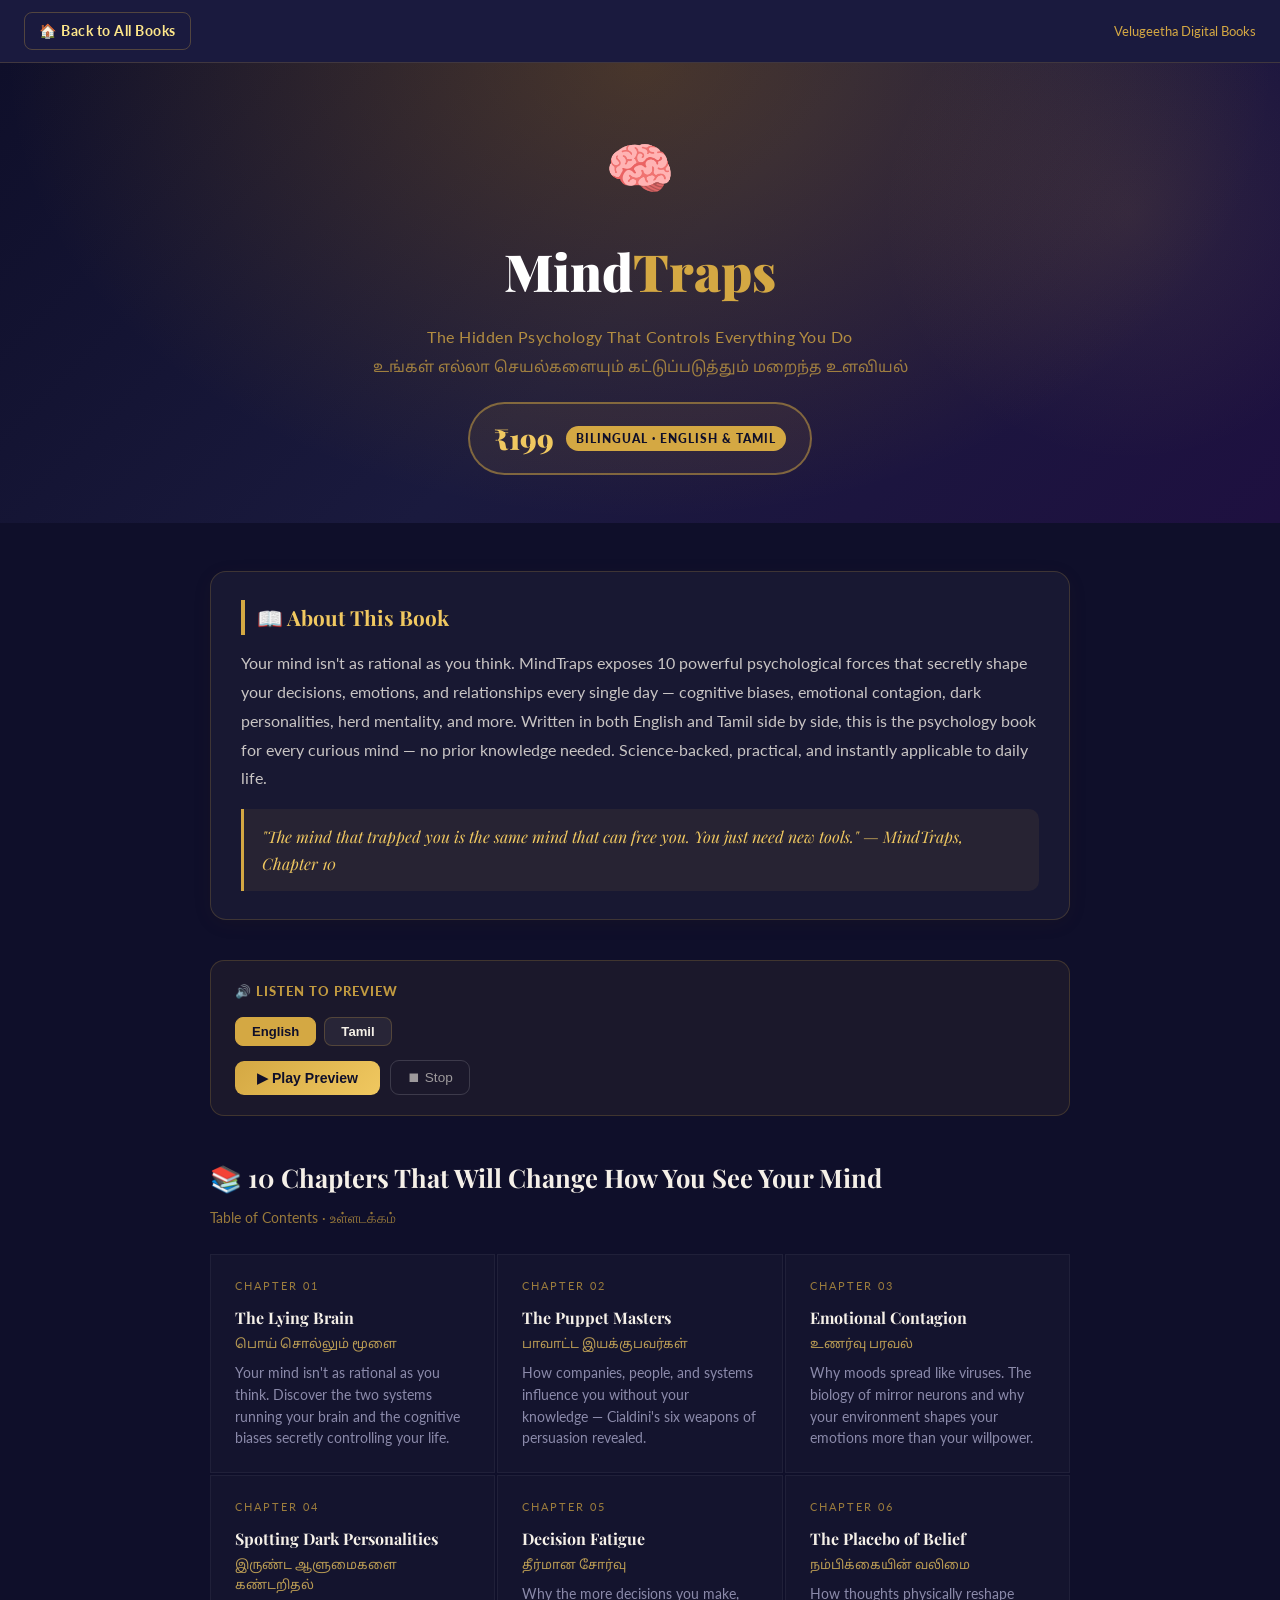
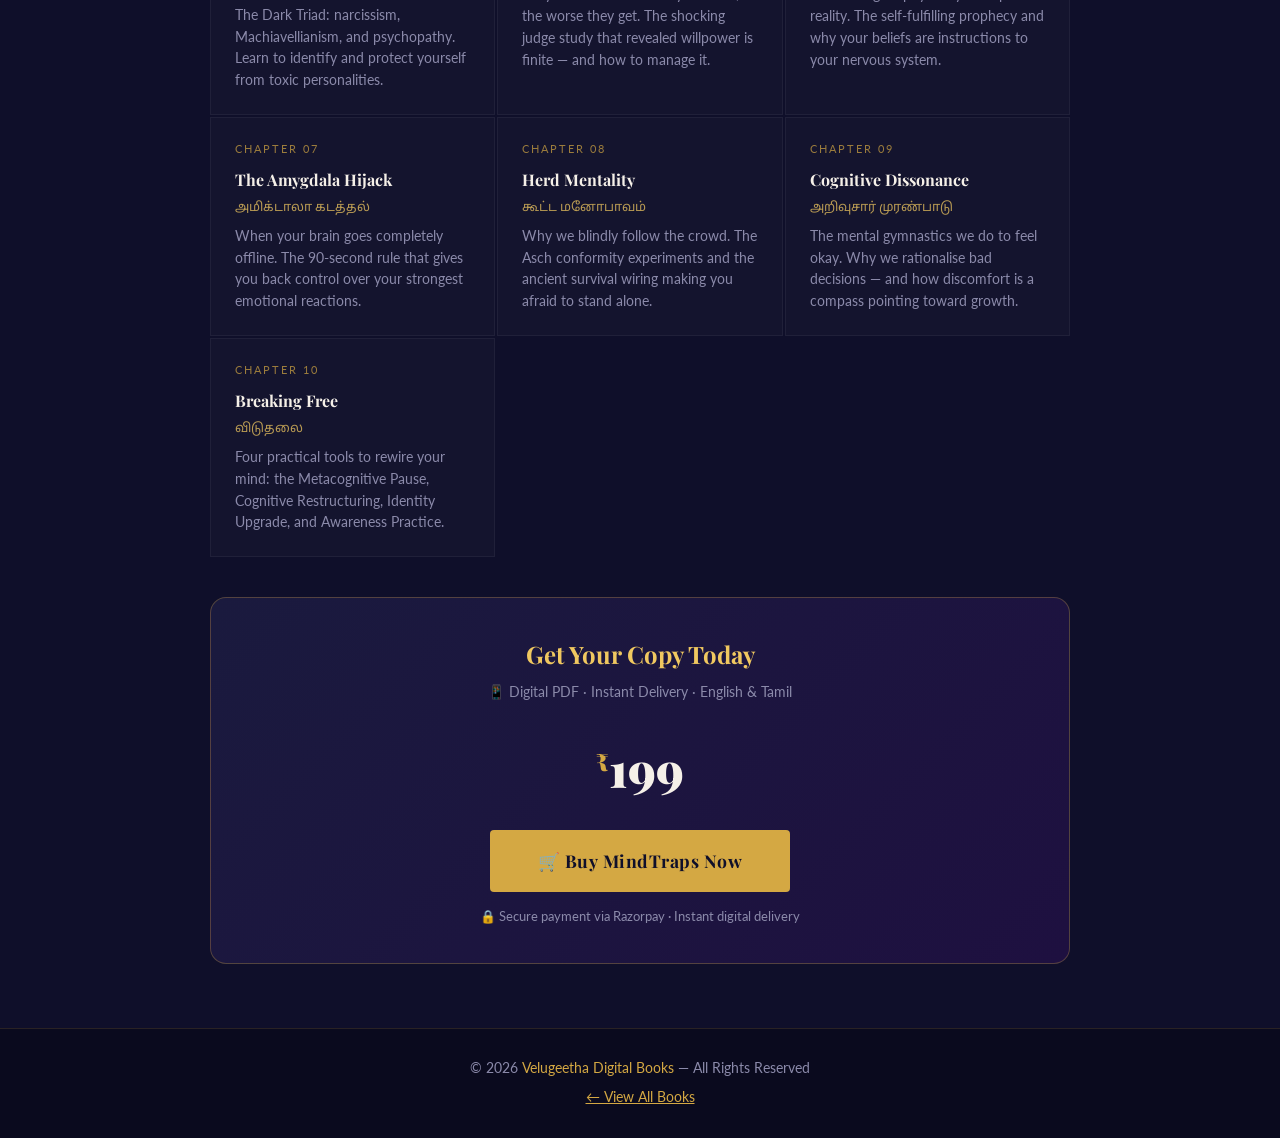
==== commit 4897f7d4: "Add files via upload" ====
--- a/index.html.html
+++ b/index.html.html
@@ -1,442 +1,263 @@
 <!DOCTYPE html>
 <html lang="en">
 <head>
-  <meta charset="UTF-8" />
-  <meta name="viewport" content="width=device-width, initial-scale=1.0"/>
-  <title>Geethavelu Digital Books — Buy Now</title>
-  <link href="https://fonts.googleapis.com/css2?family=Playfair+Display:ital,wght@0,600;0,800;1,600&family=DM+Sans:wght@300;400;500&display=swap" rel="stylesheet"/>
-  <style>
-    *, *::before, *::after { box-sizing: border-box; margin: 0; padding: 0; }
-
-    :root {
-      --bg:        #0f1a14;
-      --surface:   #172112;
-      --card:      #1e2d1a;
-      --border:    #2d4428;
-      --amber:     #e8a838;
-      --amber-lt:  #f5c96a;
-      --sage:      #7cad6e;
-      --text:      #e8e4d8;
-      --muted:     #8fa285;
-      --price:     #f5c96a;
-    }
-
-    body {
-      background: var(--bg);
-      color: var(--text);
-      font-family: 'DM Sans', sans-serif;
-      font-weight: 300;
-      min-height: 100vh;
-      overflow-x: hidden;
-    }
-
-    /* ── Decorative background ── */
-    body::before {
-      content: '';
-      position: fixed; inset: 0;
-      background:
-        radial-gradient(ellipse 60% 40% at 15% 20%, rgba(124,173,110,.07) 0%, transparent 70%),
-        radial-gradient(ellipse 50% 50% at 85% 80%, rgba(232,168,56,.06) 0%, transparent 70%);
-      pointer-events: none; z-index: 0;
-    }
-
-    /* ── Hero ── */
-    header {
-      position: relative; z-index: 1;
-      text-align: center;
-      padding: 64px 24px 40px;
-      border-bottom: 1px solid var(--border);
-    }
-    header .leaf { font-size: 2.4rem; margin-bottom: 12px; }
-    header h1 {
-      font-family: 'Playfair Display', serif;
-      font-size: clamp(2rem, 5vw, 3.2rem);
-      font-weight: 800;
-      line-height: 1.1;
-      background: linear-gradient(135deg, var(--amber-lt), var(--sage));
-      -webkit-background-clip: text;
-      -webkit-text-fill-color: transparent;
-      background-clip: text;
-      margin-bottom: 10px;
-    }
-    header p {
-      color: var(--muted);
-      font-size: 1rem;
-      letter-spacing: .03em;
-    }
-
-    /* ── Main layout ── */
-    main {
-      position: relative; z-index: 1;
-      max-width: 1100px;
-      margin: 0 auto;
-      padding: 48px 24px 80px;
-      display: flex;
-      flex-direction: column;
-      gap: 48px;
-    }
-
-    /* ── Book section ── */
-    .book-section {
-      background: var(--card);
-      border: 1px solid var(--border);
-      border-radius: 16px;
-      overflow: hidden;
-      animation: fadeUp .55s ease both;
-    }
-    .book-section:nth-child(1) { animation-delay: .05s }
-    .book-section:nth-child(2) { animation-delay: .15s }
-    .book-section:nth-child(3) { animation-delay: .25s }
-    .book-section:nth-child(4) { animation-delay: .35s }
-
-    @keyframes fadeUp {
-      from { opacity: 0; transform: translateY(24px); }
-      to   { opacity: 1; transform: translateY(0); }
-    }
-
-    .book-header {
-      display: flex;
-      align-items: flex-start;
-      gap: 16px;
-      padding: 28px 28px 24px;
-      border-bottom: 1px solid var(--border);
-      background: linear-gradient(135deg, rgba(46,69,40,.6), transparent);
-    }
-    .book-icon {
-      width: 52px; height: 52px;
-      background: linear-gradient(135deg, var(--amber), var(--sage));
-      border-radius: 12px;
-      display: flex; align-items: center; justify-content: center;
-      font-size: 1.6rem;
-      flex-shrink: 0;
-    }
-    .book-meta { flex: 1; }
-    .book-meta h2 {
-      font-family: 'Playfair Display', serif;
-      font-size: 1.45rem;
-      font-weight: 600;
-      color: var(--amber-lt);
-      margin-bottom: 4px;
-    }
-    .book-meta p { color: var(--muted); font-size: .88rem; }
-    .book-price {
-      font-family: 'Playfair Display', serif;
-      font-size: 1.3rem;
-      font-weight: 600;
-      color: var(--price);
-      white-space: nowrap;
-      align-self: center;
-    }
-
-    /* ── Button grid ── */
-    .btn-grid {
-      display: grid;
-      grid-template-columns: repeat(auto-fill, minmax(220px, 1fr));
-      gap: 1px;
-      background: var(--border);
-    }
-    .btn-cell {
-      background: var(--card);
-      padding: 20px 22px;
-      display: flex;
-      flex-direction: column;
-      gap: 10px;
-      transition: background .2s;
-    }
-    .btn-cell:hover { background: var(--surface); }
-    .lang-label {
-      font-size: .78rem;
-      font-weight: 500;
-      letter-spacing: .12em;
-      text-transform: uppercase;
-      color: var(--sage);
-    }
-    .btn-cell.bundle .lang-label { color: var(--amber); }
-    .btn-cell.bilingual .lang-label { color: #a89ee0; }
-
-    /* ── Razorpay button wrapper ── */
-    .rzp-wrap { line-height: 0; }
-    .rzp-wrap form { display: block; }
-
-    /* ── Links section ── */
-    .links-grid {
-      display: grid;
-      grid-template-columns: repeat(auto-fill, minmax(200px, 1fr));
-      gap: 12px;
-      padding: 24px 28px;
-    }
-    .pay-link {
-      display: flex;
-      align-items: center;
-      gap: 10px;
-      background: var(--surface);
-      border: 1px solid var(--border);
-      border-radius: 10px;
-      padding: 12px 16px;
-      text-decoration: none;
-      color: var(--text);
-      font-size: .88rem;
-      transition: border-color .2s, background .2s;
-    }
-    .pay-link:hover { border-color: var(--amber); background: rgba(232,168,56,.08); }
-    .pay-link .dot {
-      width: 8px; height: 8px;
-      border-radius: 50%;
-      background: var(--amber);
-      flex-shrink: 0;
-    }
-    .pay-link .lamt { margin-left: auto; color: var(--price); font-weight: 500; }
-
-    /* ── Footer ── */
-    footer {
-      position: relative; z-index: 1;
-      text-align: center;
-      padding: 24px;
-      border-top: 1px solid var(--border);
-      color: var(--muted);
-      font-size: .82rem;
-    }
-    footer a { color: var(--sage); text-decoration: none; }
-    footer a:hover { color: var(--amber-lt); }
-  </style>
+<meta charset="UTF-8">
+<meta name="viewport" content="width=device-width, initial-scale=1.0">
+<title>MindTraps — Velugeetha Books</title>
+<link href="https://fonts.googleapis.com/css2?family=Playfair+Display:wght@700;900&family=Lato:wght@300;400;700&family=Noto+Sans+Tamil:wght@400;600&display=swap" rel="stylesheet">
+<link rel="stylesheet" href="../style.css">
+<style>
+  /* MindTraps dark theme overrides */
+  body { background: #0f0f2a; color: #f5f0e8; }
+  .top-nav { background: #1a1a3e; border-bottom: 1px solid rgba(212,168,67,0.2); }
+  .top-nav a { border-color: rgba(212,168,67,0.3); }
+  .top-nav span { color: #d4a843 !important; }
+
+  .book-hero {
+    background: linear-gradient(135deg, #0f0f2a 0%, #1a1a3e 50%, #1e1040 100%);
+    position: relative;
+    overflow: hidden;
+  }
+  .book-hero::after {
+    content: '';
+    position: absolute;
+    top: -100px; right: -100px;
+    width: 500px; height: 500px;
+    background: radial-gradient(circle, rgba(212,168,67,0.1) 0%, transparent 70%);
+    pointer-events: none;
+  }
+  .book-hero h1 { color: #f5f0e8; }
+  .book-hero .subtitle { color: rgba(212,168,67,0.8); }
+  .price-badge { border-color: rgba(212,168,67,0.5); background: rgba(212,168,67,0.08); }
+  .price-badge .offer { color: #f0c860; }
+  .price-badge .mrp { color: rgba(245,240,232,0.5); }
+
+  .description-card { background: rgba(255,255,255,0.04); border-color: rgba(212,168,67,0.2); }
+  .description-card h2 { color: #f0c860; border-color: #d4a843; }
+  .description-card p { color: rgba(245,240,232,0.8); }
+
+  .tts-card { background: rgba(212,168,67,0.06); border-color: rgba(212,168,67,0.2); }
+  .tts-card h3 { color: rgba(212,168,67,0.9); }
+  .lang-btn { background: rgba(255,255,255,0.06); border-color: rgba(212,168,67,0.25); color: #f5f0e8; }
+  .lang-btn:hover, .lang-btn.active { background: #d4a843; border-color: #d4a843; color: #0f0f2a; }
+  .stop-btn { background: transparent; border-color: rgba(255,255,255,0.15); color: rgba(245,240,232,0.6); }
+
+  /* Chapters grid */
+  .chapters-section { margin-bottom: 40px; }
+  .chapters-section h2 { font-family: 'Playfair Display', serif; font-size: 1.6rem; color: #f5f0e8; margin-bottom: 6px; }
+  .chapters-section .sub { color: rgba(212,168,67,0.7); font-size: 0.9rem; margin-bottom: 24px; }
+  .chapters-grid { display: grid; grid-template-columns: repeat(auto-fill, minmax(260px, 1fr)); gap: 2px; margin-bottom: 40px; }
+  .chapter-card {
+    background: rgba(255,255,255,0.02);
+    border: 1px solid rgba(255,255,255,0.05);
+    padding: 22px 24px;
+    transition: all 0.25s ease;
+    position: relative;
+    overflow: hidden;
+  }
+  .chapter-card::before { content:''; position:absolute; top:0; left:0; width:3px; height:0; background:#d4a843; transition:height 0.3s ease; }
+  .chapter-card:hover { background: rgba(212,168,67,0.05); border-color: rgba(212,168,67,0.2); }
+  .chapter-card:hover::before { height: 100%; }
+  .chapter-num { font-size: 0.68rem; letter-spacing: 2px; color: #d4a843; opacity: 0.7; margin-bottom: 8px; text-transform: uppercase; }
+  .chapter-en { font-family: 'Playfair Display', serif; font-size: 1rem; font-weight: 700; color: #f5f0e8; margin-bottom: 4px; }
+  .chapter-ta { font-family: 'Noto Sans Tamil', sans-serif; font-size: 0.8rem; color: #f0c860; opacity: 0.75; margin-bottom: 8px; line-height: 1.6; }
+  .chapter-desc { font-size: 0.85rem; color: #8b8aaa; line-height: 1.6; }
+
+  /* Buy box */
+  .buy-box {
+    background: linear-gradient(135deg, #1a1a3e, #1e1040);
+    border: 1px solid rgba(212,168,67,0.3);
+    border-radius: 16px;
+    padding: 36px;
+    text-align: center;
+    color: #f5f0e8;
+  }
+  .buy-box h3 { font-family: 'Playfair Display', serif; font-size: 1.5rem; color: #f0c860; margin-bottom: 6px; }
+  .buy-box .format { font-size: 0.85rem; color: #8b8aaa; margin-bottom: 24px; }
+  .buy-box .price-big { font-family: 'Playfair Display', serif; font-size: 3rem; font-weight: 900; color: #f5f0e8; margin-bottom: 20px; }
+  .buy-box .price-big sup { font-size: 1.5rem; color: #d4a843; vertical-align: super; }
+  .btn-mindtraps {
+    display: inline-block;
+    background: #d4a843;
+    color: #0f0f2a;
+    font-family: 'Playfair Display', serif;
+    font-size: 1.1rem;
+    font-weight: 700;
+    padding: 16px 48px;
+    border-radius: 4px;
+    text-decoration: none;
+    letter-spacing: 0.5px;
+    transition: all 0.25s ease;
+  }
+  .btn-mindtraps:hover { background: #f0c860; transform: translateY(-2px); box-shadow: 0 12px 40px rgba(212,168,67,0.35); }
+  .secure-note { margin-top: 14px; font-size: 0.8rem; color: #8b8aaa; }
+
+  footer { background: #0a0a1e; }
+  footer span, footer a { color: #d4a843 !important; }
+  footer { color: #8b8aaa; }
+</style>
 </head>
 <body>
 
-<header>
-  <div class="leaf">📚</div>
-  <h1>Geethavelu Digital Books</h1>
-  <p>Select your language edition and complete your purchase securely via Razorpay</p>
+<nav class="top-nav">
+  <a href="../index.html" class="home-link">🏠 Back to All Books</a>
+  <span style="color:#d4a843;font-size:0.82rem;">Velugeetha Digital Books</span>
+</nav>
+
+<header class="book-hero">
+  <span class="icon">🧠</span>
+  <h1 style="color:#f5f0e8;"><span style="color:#fff;">Mind</span><span style="color:#d4a843;">Traps</span></h1>
+  <p class="subtitle">The Hidden Psychology That Controls Everything You Do</p>
+  <p style="font-family:'Noto Sans Tamil',sans-serif;font-size:0.95rem;color:rgba(212,168,67,0.7);margin-top:6px;position:relative;">உங்கள் எல்லா செயல்களையும் கட்டுப்படுத்தும் மறைந்த உளவியல்</p>
+  <div class="price-badge">
+    <span class="offer" style="color:#f0c860;">₹199</span>
+    <span class="label" style="background:#d4a843;color:#0f0f2a;">Bilingual · English & Tamil</span>
+  </div>
 </header>
 
 <main>
 
-  <!-- ═══════════════════════════════════════
-       1. NATURE'S PHARMACY
-  ═══════════════════════════════════════ -->
-  <div class="book-section">
-    <div class="book-header">
-      <div class="book-icon">🌿</div>
-      <div class="book-meta">
-        <h2>Nature's Pharmacy</h2>
-        <p>Available in 5 languages · Special Education Guide</p>
-      </div>
-      <div class="book-price">₹175 / book</div>
-    </div>
-    <div class="btn-grid">
-      <div class="btn-cell">
-        <span class="lang-label">🇮🇳 Tamil</span>
-        <div class="rzp-wrap">
-          <form><script src="https://checkout.razorpay.com/v1/payment-button.js" data-payment_button_id="pl_SkKgGD4NcEmADu" async></script></form>
-        </div>
-      </div>
-      <div class="btn-cell">
-        <span class="lang-label">🇬🇧 English</span>
-        <div class="rzp-wrap">
-          <form><script src="https://checkout.razorpay.com/v1/payment-button.js" data-payment_button_id="pl_SkKjzTBXkP6XCh" async></script></form>
-        </div>
-      </div>
-      <div class="btn-cell">
-        <span class="lang-label">🇮🇳 Telugu</span>
-        <div class="rzp-wrap">
-          <form><script src="https://checkout.razorpay.com/v1/payment-button.js" data-payment_button_id="pl_SkKm5j6OjqjnsH" async></script></form>
-        </div>
-      </div>
-      <div class="btn-cell">
-        <span class="lang-label">🇮🇳 Kannada</span>
-        <div class="rzp-wrap">
-          <form><script src="https://checkout.razorpay.com/v1/payment-button.js" data-payment_button_id="pl_SkKpNlYQJ7j0s3" async></script></form>
-        </div>
-      </div>
-      <div class="btn-cell">
-        <span class="lang-label">🇮🇳 Malayalam</span>
-        <div class="rzp-wrap">
-          <form><script src="https://checkout.razorpay.com/v1/payment-button.js" data-payment_button_id="pl_SkKrfrZQROH0rG" async></script></form>
-        </div>
-      </div>
-    </div>
-  </div>
-
-  <!-- ═══════════════════════════════════════
-       2. BASIC LAW
-  ═══════════════════════════════════════ -->
-  <div class="book-section">
-    <div class="book-header">
-      <div class="book-icon">⚖️</div>
-      <div class="book-meta">
-        <h2>Basic Law</h2>
-        <p>Text books in 5 languages + Bilingual edition</p>
-      </div>
-      <div class="book-price">₹99 / book</div>
-    </div>
-    <div class="btn-grid">
-      <div class="btn-cell">
-        <span class="lang-label">🇮🇳 Tamil</span>
-        <div class="rzp-wrap">
-          <form><script src="https://checkout.razorpay.com/v1/payment-button.js" data-payment_button_id="pl_SkKzcIBp1GbTFj" async></script></form>
-        </div>
-      </div>
-      <div class="btn-cell">
-        <span class="lang-label">🇬🇧 English</span>
-        <div class="rzp-wrap">
-          <form><script src="https://checkout.razorpay.com/v1/payment-button.js" data-payment_button_id="pl_SkL2GruyCewRyy" async></script></form>
-        </div>
-      </div>
-      <div class="btn-cell">
-        <span class="lang-label">🇮🇳 Malayalam</span>
-        <div class="rzp-wrap">
-          <form><script src="https://checkout.razorpay.com/v1/payment-button.js" data-payment_button_id="pl_SkL51XSG7CDEbZ" async></script></form>
-        </div>
-      </div>
-      <div class="btn-cell">
-        <span class="lang-label">🇮🇳 Kannada</span>
-        <div class="rzp-wrap">
-          <form><script src="https://checkout.razorpay.com/v1/payment-button.js" data-payment_button_id="pl_SkL7MRa5KZHGAq" async></script></form>
-        </div>
-      </div>
-      <div class="btn-cell">
-        <span class="lang-label">🇮🇳 Telugu</span>
-        <div class="rzp-wrap">
-          <form><script src="https://checkout.razorpay.com/v1/payment-button.js" data-payment_button_id="pl_SkLA2Yl8mSOkI4" async></script></form>
-        </div>
-      </div>
-      <div class="btn-cell bilingual">
-        <span class="lang-label">📖 Bilingual</span>
-        <div class="rzp-wrap">
-          <form><script src="https://checkout.razorpay.com/v1/payment-button.js" data-payment_button_id="pl_SkLFAakZociPHA" async></script></form>
-        </div>
-      </div>
-    </div>
-  </div>
-
-  <!-- ═══════════════════════════════════════
-       3. SANATHANAMUM
-  ═══════════════════════════════════════ -->
-  <div class="book-section">
-    <div class="book-header">
-      <div class="book-icon">🕉️</div>
-      <div class="book-meta">
-        <h2>Sanathanamum vs Dravidian Model 2.0</h2>
-        <p>Available in 6 languages + Bundle offer</p>
-      </div>
-      <div class="book-price">₹200 / book</div>
-    </div>
-    <div class="btn-grid">
-      <div class="btn-cell">
-        <span class="lang-label">🇬🇧 English</span>
-        <div class="rzp-wrap">
-          <form><script src="https://checkout.razorpay.com/v1/payment-button.js" data-payment_button_id="pl_Sjk0lOhR8e4yui" async></script></form>
-        </div>
-      </div>
-      <div class="btn-cell">
-        <span class="lang-label">🇮🇳 Tamil</span>
-        <div class="rzp-wrap">
-          <form><script src="https://checkout.razorpay.com/v1/payment-button.js" data-payment_button_id="pl_Sjk55cXroJ87Jk" async></script></form>
-        </div>
-      </div>
-      <div class="btn-cell">
-        <span class="lang-label">🇮🇳 Telugu</span>
-        <div class="rzp-wrap">
-          <form><script src="https://checkout.razorpay.com/v1/payment-button.js" data-payment_button_id="pl_Sjk7tmNRRtAHwQ" async></script></form>
-        </div>
-      </div>
-      <div class="btn-cell">
-        <span class="lang-label">🇮🇳 Malayalam</span>
-        <div class="rzp-wrap">
-          <form><script src="https://checkout.razorpay.com/v1/payment-button.js" data-payment_button_id="pl_SjkBfulImFTtJu" async></script></form>
-        </div>
-      </div>
-      <div class="btn-cell">
-        <span class="lang-label">🇮🇳 Kannada</span>
-        <div class="rzp-wrap">
-          <form><script src="https://checkout.razorpay.com/v1/payment-button.js" data-payment_button_id="pl_SjkEDM3VJLiZuw" async></script></form>
-        </div>
-      </div>
-      <div class="btn-cell">
-        <span class="lang-label">🇮🇳 Hindi</span>
-        <div class="rzp-wrap">
-          <form><script src="https://checkout.razorpay.com/v1/payment-button.js" data-payment_button_id="pl_SjkHhCYRiQ7ecl" async></script></form>
-        </div>
-      </div>
-      <div class="btn-cell bundle">
-        <span class="lang-label">🎁 Bundle Offer</span>
-        <div class="rzp-wrap">
-          <form><script src="https://checkout.razorpay.com/v1/payment-button.js" data-payment_button_id="pl_SjkKfvJVupx201" async></script></form>
-        </div>
-      </div>
-    </div>
-  </div>
-
-  <!-- ═══════════════════════════════════════
-       4. VELUGEETHA BOOKS (Bundle)
-  ═══════════════════════════════════════ -->
-  <div class="book-section">
-    <div class="book-header">
-      <div class="book-icon">📖</div>
-      <div class="book-meta">
-        <h2>Velugeetha Books</h2>
-        <p>Complete collection — 6 languages + Bundle</p>
-      </div>
-      <div class="book-price">₹1000 / bundle</div>
-    </div>
-    <div class="btn-grid">
-      <div class="btn-cell bundle">
-        <span class="lang-label">🎁 Bundle Offer (All 6)</span>
-        <div class="rzp-wrap">
-          <form><script src="https://checkout.razorpay.com/v1/payment-button.js" data-payment_button_id="pl_Sj2aBCrTKUWuBR" async></script></form>
-        </div>
-      </div>
-      <div class="btn-cell">
-        <span class="lang-label">🇮🇳 Tamil</span>
-        <div class="rzp-wrap">
-          <form><script src="https://checkout.razorpay.com/v1/payment-button.js" data-payment_button_id="pl_Sj2EadvO03p45x" async></script></form>
-        </div>
-      </div>
-      <div class="btn-cell">
-        <span class="lang-label">🇬🇧 English</span>
-        <div class="rzp-wrap">
-          <form><script src="https://checkout.razorpay.com/v1/payment-button.js" data-payment_button_id="pl_Sj1KfPQd9D7mWZ" async></script></form>
-        </div>
-      </div>
-      <div class="btn-cell">
-        <span class="lang-label">🇮🇳 Malayalam</span>
-        <div class="rzp-wrap">
-          <form><script src="https://checkout.razorpay.com/v1/payment-button.js" data-payment_button_id="pl_Sj2WuHmwNRZ0C7" async></script></form>
-        </div>
-      </div>
-      <div class="btn-cell">
-        <span class="lang-label">🇮🇳 Kannada</span>
-        <div class="rzp-wrap">
-          <form><script src="https://checkout.razorpay.com/v1/payment-button.js" data-payment_button_id="pl_Sj2TwXcvGNVYcu" async></script></form>
-        </div>
-      </div>
-      <div class="btn-cell">
-        <span class="lang-label">🇮🇳 Telugu</span>
-        <div class="rzp-wrap">
-          <form><script src="https://checkout.razorpay.com/v1/payment-button.js" data-payment_button_id="pl_Sj2QOexSWtHm5k" async></script></form>
-        </div>
-      </div>
-    </div>
-
-    <!-- Direct payment links -->
-    <div style="padding: 0 28px 8px; margin-top: 4px;">
-      <p style="font-size:.78rem; color:var(--muted); letter-spacing:.1em; text-transform:uppercase; margin-bottom:12px;">Or pay directly via link</p>
-    </div>
-    <div class="links-grid" style="padding-top:0">
-      <a class="pay-link" href="https://rzp.io/rzp/ogRdyIrA" target="_blank"><span class="dot"></span> Bundle Link <span class="lamt">₹1000</span></a>
-      <a class="pay-link" href="https://rzp.io/rzp/42uyqkUq" target="_blank"><span class="dot"></span> Language Link 1 <span class="lamt">₹250</span></a>
-      <a class="pay-link" href="https://rzp.io/rzp/JQ8Cal6"  target="_blank"><span class="dot"></span> Language Link 2 <span class="lamt">₹250</span></a>
-      <a class="pay-link" href="https://rzp.io/rzp/V5V2VZk"  target="_blank"><span class="dot"></span> Language Link 3 <span class="lamt">₹250</span></a>
-      <a class="pay-link" href="https://rzp.io/rzp/fcW9Hv6X" target="_blank"><span class="dot"></span> Language Link 4 <span class="lamt">₹250</span></a>
-      <a class="pay-link" href="https://rzp.io/rzp/WAOZRNp"  target="_blank"><span class="dot"></span> Language Link 5 <span class="lamt">₹250</span></a>
-      <a class="pay-link" href="https://rzp.io/rzp/mZMZeHC"  target="_blank"><span class="dot"></span> Language Link 6 <span class="lamt">₹250</span></a>
-    </div>
+  <div class="description-card">
+    <h2>📖 About This Book</h2>
+    <p>Your mind isn't as rational as you think. MindTraps exposes 10 powerful psychological forces that secretly shape your decisions, emotions, and relationships every single day — cognitive biases, emotional contagion, dark personalities, herd mentality, and more. Written in both English and Tamil side by side, this is the psychology book for every curious mind — no prior knowledge needed. Science-backed, practical, and instantly applicable to daily life.</p>
+    <div style="background:rgba(212,168,67,0.08);border-left:3px solid #d4a843;padding:14px 18px;border-radius:0 10px 10px 0;margin-top:16px;font-style:italic;color:#f0c860;font-family:'Playfair Display',serif;font-size:1rem;">
+      "The mind that trapped you is the same mind that can free you. You just need new tools." — MindTraps, Chapter 10
+    </div>
+  </div>
+
+  <div class="tts-card">
+    <h3>🔊 Listen to Preview</h3>
+    <div class="lang-btns">
+      <button class="lang-btn active" onclick="selectLang('en-IN')">English</button>
+      <button class="lang-btn" onclick="selectLang('ta-IN')">Tamil</button>
+    </div>
+    <div class="tts-controls">
+      <button class="play-btn" style="background:linear-gradient(135deg,#d4a843,#f0c860);color:#0f0f2a;" onclick="playPreview()">▶ Play Preview</button>
+      <button class="stop-btn" onclick="stopSpeech()">⏹ Stop</button>
+      <span class="tts-status" id="tts-status"></span>
+    </div>
+  </div>
+
+  <!-- CHAPTERS -->
+  <section class="chapters-section">
+    <h2>📚 10 Chapters That Will Change How You See Your Mind</h2>
+    <p class="sub">Table of Contents · உள்ளடக்கம்</p>
+    <div class="chapters-grid">
+
+      <div class="chapter-card">
+        <div class="chapter-num">Chapter 01</div>
+        <div class="chapter-en">The Lying Brain</div>
+        <div class="chapter-ta">பொய் சொல்லும் மூளை</div>
+        <div class="chapter-desc">Your mind isn't as rational as you think. Discover the two systems running your brain and the cognitive biases secretly controlling your life.</div>
+      </div>
+
+      <div class="chapter-card">
+        <div class="chapter-num">Chapter 02</div>
+        <div class="chapter-en">The Puppet Masters</div>
+        <div class="chapter-ta">பாவாட்ட இயக்குபவர்கள்</div>
+        <div class="chapter-desc">How companies, people, and systems influence you without your knowledge — Cialdini's six weapons of persuasion revealed.</div>
+      </div>
+
+      <div class="chapter-card">
+        <div class="chapter-num">Chapter 03</div>
+        <div class="chapter-en">Emotional Contagion</div>
+        <div class="chapter-ta">உணர்வு பரவல்</div>
+        <div class="chapter-desc">Why moods spread like viruses. The biology of mirror neurons and why your environment shapes your emotions more than your willpower.</div>
+      </div>
+
+      <div class="chapter-card">
+        <div class="chapter-num">Chapter 04</div>
+        <div class="chapter-en">Spotting Dark Personalities</div>
+        <div class="chapter-ta">இருண்ட ஆளுமைகளை கண்டறிதல்</div>
+        <div class="chapter-desc">The Dark Triad: narcissism, Machiavellianism, and psychopathy. Learn to identify and protect yourself from toxic personalities.</div>
+      </div>
+
+      <div class="chapter-card">
+        <div class="chapter-num">Chapter 05</div>
+        <div class="chapter-en">Decision Fatigue</div>
+        <div class="chapter-ta">தீர்மான சோர்வு</div>
+        <div class="chapter-desc">Why the more decisions you make, the worse they get. The shocking judge study that revealed willpower is finite — and how to manage it.</div>
+      </div>
+
+      <div class="chapter-card">
+        <div class="chapter-num">Chapter 06</div>
+        <div class="chapter-en">The Placebo of Belief</div>
+        <div class="chapter-ta">நம்பிக்கையின் வலிமை</div>
+        <div class="chapter-desc">How thoughts physically reshape reality. The self-fulfilling prophecy and why your beliefs are instructions to your nervous system.</div>
+      </div>
+
+      <div class="chapter-card">
+        <div class="chapter-num">Chapter 07</div>
+        <div class="chapter-en">The Amygdala Hijack</div>
+        <div class="chapter-ta">அமிக்டாலா கடத்தல்</div>
+        <div class="chapter-desc">When your brain goes completely offline. The 90-second rule that gives you back control over your strongest emotional reactions.</div>
+      </div>
+
+      <div class="chapter-card">
+        <div class="chapter-num">Chapter 08</div>
+        <div class="chapter-en">Herd Mentality</div>
+        <div class="chapter-ta">கூட்ட மனோபாவம்</div>
+        <div class="chapter-desc">Why we blindly follow the crowd. The Asch conformity experiments and the ancient survival wiring making you afraid to stand alone.</div>
+      </div>
+
+      <div class="chapter-card">
+        <div class="chapter-num">Chapter 09</div>
+        <div class="chapter-en">Cognitive Dissonance</div>
+        <div class="chapter-ta">அறிவுசார் முரண்பாடு</div>
+        <div class="chapter-desc">The mental gymnastics we do to feel okay. Why we rationalise bad decisions — and how discomfort is a compass pointing toward growth.</div>
+      </div>
+
+      <div class="chapter-card">
+        <div class="chapter-num">Chapter 10</div>
+        <div class="chapter-en">Breaking Free</div>
+        <div class="chapter-ta">விடுதலை</div>
+        <div class="chapter-desc">Four practical tools to rewire your mind: the Metacognitive Pause, Cognitive Restructuring, Identity Upgrade, and Awareness Practice.</div>
+      </div>
+
+    </div>
+  </section>
+
+  <!-- BUY -->
+  <div class="buy-box">
+    <h3>Get Your Copy Today</h3>
+    <p class="format">📱 Digital PDF · Instant Delivery · English & Tamil</p>
+    <div class="price-big"><sup>₹</sup>199</div>
+    <a href="https://rzp.io/rzp/TvtphVe1" target="_blank" class="btn-mindtraps">🛒 Buy MindTraps Now</a>
+    <p class="secure-note">🔒 Secure payment via Razorpay · Instant digital delivery</p>
   </div>
 
 </main>
 
-<footer>
-  <p>© 2024 Geethavelu Digital Books &nbsp;·&nbsp; <a href="https://srvelu61-ai.github.io/velugeetha-books/" target="_blank">Visit our website</a> &nbsp;·&nbsp; Payments secured by Razorpay</p>
+<footer style="background:#0a0a1e;border-top:1px solid rgba(212,168,67,0.15);">
+  <p>© 2026 <span>Velugeetha Digital Books</span> — All Rights Reserved</p>
+  <p style="margin-top:6px;"><a href="../index.html" style="color:#d4a843;">← View All Books</a></p>
 </footer>
 
+<script>
+const previews = {
+  'en-IN': "MindTraps exposes ten powerful psychological forces that secretly shape your decisions and emotions every single day. From cognitive biases and emotional contagion to dark personalities and herd mentality — this science-backed bilingual book gives you the tools to break free. Your mind isn't as rational as you think. Start with Chapter One: The Lying Brain.",
+  'ta-IN': "MindTraps உங்கள் முடிவுகளையும் உணர்வுகளையும் ரகசியமாக வடிவமைக்கும் பத்து சக்திவாய்ந்த உளவியல் சக்திகளை வெளிப்படுத்துகிறது. அறிவார்ந்த சார்பு முதல் கூட்ட மனோபாவம் வரை — இந்த அறிவியல் சார்ந்த இரு மொழி புத்தகம் உங்களுக்கு விடுதலை கருவிகளை வழங்குகிறது. உங்கள் மூளை நினைப்பது போல் பகுத்தறிவுள்ளதாக இல்லை."
+};
+let currentLang = 'en-IN';
+function selectLang(code){
+  currentLang = code;
+  document.querySelectorAll('.lang-btn').forEach(b=>b.classList.remove('active'));
+  event.target.classList.add('active');
+}
+function playPreview(){
+  stopSpeech();
+  const utter = new SpeechSynthesisUtterance(previews[currentLang]);
+  utter.lang = currentLang; utter.rate = 0.92;
+  const status = document.getElementById('tts-status');
+  status.innerHTML = '<span class="reading-dot"></span> Reading...';
+  utter.onend = ()=>status.innerHTML='✅ Done';
+  utter.onerror = ()=>status.innerHTML='⚠️ Not supported';
+  window.speechSynthesis.speak(utter);
+}
+function stopSpeech(){
+  if('speechSynthesis' in window) window.speechSynthesis.cancel();
+  document.getElementById('tts-status').innerHTML='';
+}
+</script>
 </body>
 </html>
--- a/style.css
+++ b/style.css
@@ -0,0 +1,79 @@
+:root {
+  --gold: #c8860a;
+  --deep-gold: #a06800;
+  --saffron: #e8940a;
+  --cream: #fdf6e3;
+  --dark: #1a1008;
+  --brown: #3d1f00;
+  --warm-gray: #7a6a55;
+  --accent-red: #b5280a;
+  --light-gold: #f5dfa0;
+  --bg: #fef9f0;
+  --card-bg: #fffdf5;
+  --border: #e8d5a0;
+  --green: #2d5a27;
+}
+*{margin:0;padding:0;box-sizing:border-box;}
+html{scroll-behavior:smooth;}
+body{background:var(--bg);color:var(--dark);font-family:'Lato',sans-serif;line-height:1.7;}
+
+/* NAV */
+.top-nav{background:var(--brown);padding:12px 24px;display:flex;align-items:center;justify-content:space-between;flex-wrap:wrap;gap:10px;}
+.top-nav a{color:#fde68a;text-decoration:none;font-size:0.88rem;font-weight:700;letter-spacing:0.5px;padding:6px 14px;border-radius:8px;border:1px solid rgba(200,134,10,0.4);transition:background 0.2s;}
+.top-nav a:hover{background:var(--gold);color:#1a0800;}
+.top-nav .home-link{display:flex;align-items:center;gap:6px;}
+
+/* HERO BANNER */
+.book-hero{background:linear-gradient(135deg,#1a0a00 0%,#3d1500 40%,#6b2a00 100%);color:#fff;padding:56px 24px 48px;text-align:center;position:relative;overflow:hidden;}
+.book-hero::before{content:'';position:absolute;inset:0;background:radial-gradient(ellipse at 50% 0%,rgba(200,134,10,0.28) 0%,transparent 70%);}
+.book-hero .icon{font-size:3.5rem;display:block;margin-bottom:14px;position:relative;}
+.book-hero h1{font-family:'Playfair Display',serif;font-size:clamp(2rem,5vw,3.2rem);font-weight:900;color:#fde68a;position:relative;}
+.book-hero .subtitle{color:#fcd97a;font-size:1rem;margin-top:8px;position:relative;letter-spacing:0.5px;}
+.price-badge{display:inline-flex;align-items:center;gap:12px;background:rgba(255,255,255,0.1);border:2px solid var(--gold);padding:10px 24px;border-radius:100px;margin-top:20px;position:relative;}
+.price-badge .mrp{text-decoration:line-through;opacity:0.6;color:#fde68a;font-size:1rem;}
+.price-badge .offer{font-size:1.8rem;font-weight:900;color:#fde68a;font-family:'Playfair Display',serif;}
+.price-badge .label{background:var(--gold);color:#1a0800;font-size:0.72rem;font-weight:900;padding:3px 10px;border-radius:100px;letter-spacing:1px;text-transform:uppercase;}
+
+/* MAIN CONTENT */
+main{max-width:900px;margin:0 auto;padding:48px 20px 64px;}
+
+/* DESCRIPTION CARD */
+.description-card{background:var(--card-bg);border:1px solid var(--border);border-radius:16px;padding:28px 30px;margin-bottom:40px;box-shadow:0 4px 20px rgba(100,60,0,0.07);}
+.description-card h2{font-family:'Playfair Display',serif;font-size:1.3rem;color:var(--brown);margin-bottom:14px;border-left:4px solid var(--gold);padding-left:12px;}
+.description-card p{color:#4a3520;line-height:1.85;font-size:0.97rem;}
+
+/* TTS */
+.tts-card{background:#fef6e4;border:1px solid var(--border);border-radius:14px;padding:20px 24px;margin-bottom:40px;}
+.tts-card h3{font-size:0.8rem;font-weight:900;letter-spacing:1px;color:var(--warm-gray);text-transform:uppercase;margin-bottom:14px;}
+.lang-btns{display:flex;flex-wrap:wrap;gap:8px;margin-bottom:14px;}
+.lang-btn{background:#fff;border:1.5px solid var(--border);color:var(--brown);padding:6px 16px;border-radius:8px;font-size:0.82rem;cursor:pointer;font-weight:700;transition:all 0.2s;}
+.lang-btn:hover,.lang-btn.active{background:var(--gold);border-color:var(--gold);color:#fff;}
+.tts-controls{display:flex;align-items:center;gap:10px;flex-wrap:wrap;}
+.play-btn{background:linear-gradient(135deg,var(--gold),var(--saffron));color:#fff;border:none;padding:9px 22px;border-radius:9px;cursor:pointer;font-size:0.88rem;font-weight:700;display:flex;align-items:center;gap:6px;transition:opacity 0.2s,transform 0.1s;}
+.play-btn:hover{opacity:0.88;transform:scale(1.02);}
+.stop-btn{background:#fff;border:1.5px solid var(--border);color:var(--warm-gray);padding:9px 16px;border-radius:9px;cursor:pointer;font-size:0.85rem;transition:all 0.2s;}
+.stop-btn:hover{border-color:var(--accent-red);color:var(--accent-red);}
+.tts-status{font-size:0.78rem;color:var(--warm-gray);}
+.reading-dot{display:inline-block;width:8px;height:8px;background:#22c55e;border-radius:50%;animation:blink 1.2s ease-in-out infinite;margin-right:4px;}
+@keyframes blink{0%,100%{opacity:1;transform:scale(1);}50%{opacity:0.4;transform:scale(0.7);}}
+
+/* BUY SECTION */
+.buy-section h2{font-family:'Playfair Display',serif;font-size:1.6rem;color:var(--brown);margin-bottom:6px;}
+.buy-section .sub{color:var(--warm-gray);font-size:0.92rem;margin-bottom:28px;}
+.divider-line{width:70px;height:3px;background:linear-gradient(90deg,var(--gold),var(--saffron));border-radius:2px;margin:10px 0 30px;}
+
+.lang-grid{display:grid;grid-template-columns:repeat(auto-fill,minmax(160px,1fr));gap:18px;margin-bottom:40px;}
+.lang-card{background:var(--card-bg);border:1px solid var(--border);border-radius:14px;padding:22px 14px 18px;text-align:center;box-shadow:0 4px 16px rgba(100,60,0,0.07);transition:transform 0.2s,box-shadow 0.2s;border-top:4px solid var(--gold);}
+.lang-card:hover{transform:translateY(-4px);box-shadow:0 10px 30px rgba(100,60,0,0.14);}
+.lang-card .lang-emoji{font-size:1.8rem;margin-bottom:6px;}
+.lang-card .lang-name{font-weight:700;font-size:1rem;color:var(--brown);margin-bottom:14px;}
+.lang-card form{display:flex;justify-content:center;}
+
+/* FOOTER */
+footer{background:var(--dark);color:rgba(253,246,227,0.55);text-align:center;padding:28px 20px;font-size:0.85rem;}
+footer span{color:var(--gold);}
+
+@media(max-width:600px){
+  .lang-grid{grid-template-columns:repeat(2,1fr);}
+  .book-hero{padding:40px 16px 36px;}
+}
